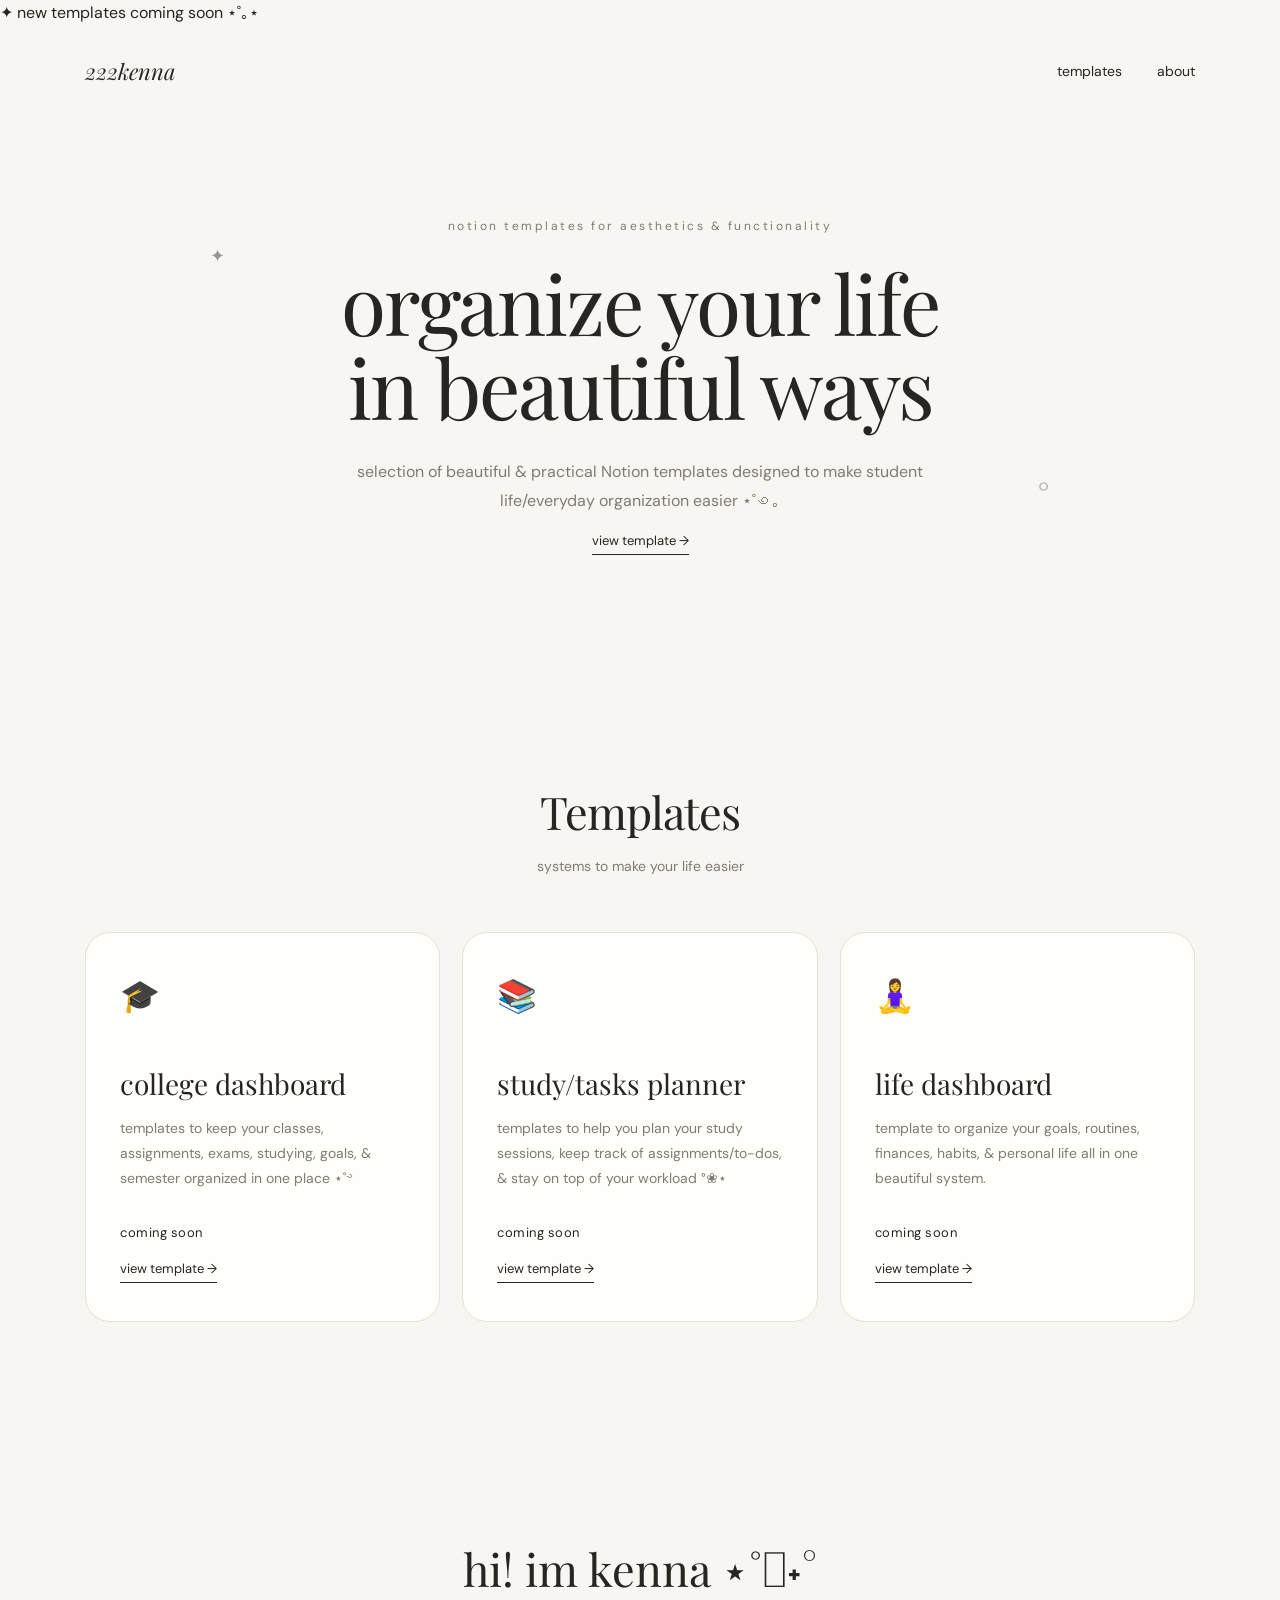
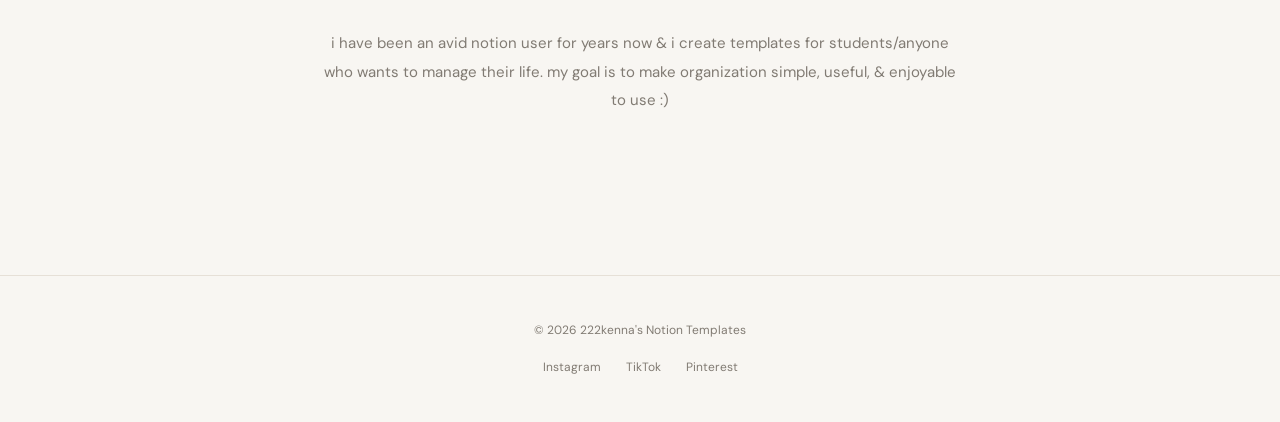
==== index.html @ f6a0ee71 "Update index.html" ====
<!DOCTYPE html>
<html lang="en">
<head>
    <meta charset="UTF-8">
    <meta name="viewport" content="width=device-width, initial-scale=1.0">
    <link rel="stylesheet" href="style.css">

    <title>222kenna's Notion Templates</title>

    <meta name="description" content="Beautiful & practical Notion templates designed to make student life and everyday organization easier.">

    
</head>

<body>
<div class="announcement">
    ✦ new templates coming soon ⋆˚｡⋆
</div>
    <!-- Navigation -->

    <nav>
        <div class="logo">222kenna</div>

        <ul>
            <li><a href="#templates">templates</a></li>
            <li><a href="#about">about</a></li>
        </ul>
    </nav>


    <!-- Hero -->

    <header class="hero">

        <div class="eyebrow">
            notion templates for aesthetics & functionality
        </div>

        <h1>
            organize your life<br>
            in beautiful ways
        </h1>

        <p>
            selection of beautiful & practical Notion templates designed
            to make student life/everyday organization easier ⋆˚꩜｡
        </p>

       <a href="https://holly-astronomy-dfb.notion.site/school-hub-template-8259d456e7d3835e800b81c76efa2350" 
   class="product-button" 
   target="_blank">
    view template →
</a>

    </header>


    <!-- Templates -->

    <section id="templates">

        <div class="section-title">

            <h2>Templates</h2>

            <p>
                systems to make your life easier
            </p>

        </div>


        <div class="products">

            <!-- COLLEGE DASHBOARD -->

            <div class="product">

                <div class="product-icon">🎓</div>

                <h3>college dashboard</h3>

                <p>
                    templates to keep your classes, assignments, exams,
                    studying, goals, & semester organized in one place ⋆˚࿔
                </p>

                <div class="price">
                    coming soon
                </div>

                <a href="#" class="product-button">
                    view template →
                </a>

            </div>


            <!-- STUDY / TASKS PLANNER -->

            <div class="product">

                <div class="product-icon">📚</div>

                <h3>study/tasks planner</h3>

                <p>
                    templates to help you plan your study sessions,
                    keep track of assignments/to-dos, & stay on top
                    of your workload °❀⋆
                </p>

                <div class="price">
                    coming soon
                </div>

                <a href="#" class="product-button">
                    view template →
                </a>

            </div>


            <!-- LIFE DASHBOARD -->

            <div class="product">

                <div class="product-icon">🧘‍♀️</div>

                <h3>life dashboard</h3>

                <p>
                    template to organize your goals, routines, finances,
                    habits, & personal life all in one beautiful system.
                </p>

                <div class="price">
                    coming soon
                </div>

                <a href="#" class="product-button">
                    view template →
                </a>

            </div>

        </div>

    </section>


    <!-- About -->

    <section id="about" class="about">

        <h2>hi! im kenna ⋆˚𖤓˖°</h2>

        <p>
            i have been an avid notion user for years now & i create
            templates for students/anyone who wants to manage their life.
            my goal is to make organization simple, useful, & enjoyable
            to use :)
        </p>

    </section>


    <!-- Footer -->

    <footer>

        <div>
            © 2026 222kenna's Notion Templates
        </div>

        <div class="socials">

            <a href="https://www.instagram.com/222kenna/" target="_blank">
                Instagram
            </a>

            <a href="https://www.tiktok.com/@sopunchdrunklovesick" target="_blank">
                TikTok
            </a>

            <a href="https://www.pinterest.com/222pure/" target="_blank">
                Pinterest
            </a>

        </div>

    </footer>

</body>
</html>
---- style.css ----
@import url('https://fonts.googleapis.com/css2?family=DM+Sans:wght@400;500;600&family=Playfair+Display:ital,wght@0,400;0,500;1,400;1,500&display=swap');

:root {
    --background: #f8f6f2;
    --card: #fffefa;
    --text: #272522;
    --muted: #817b73;
    --border: #e6e0d7;
    --accent: #d8cfc2;
}

* {
    box-sizing: border-box;
    margin: 0;
    padding: 0;
}

html {
    scroll-behavior: smooth;
}

body {
    font-family: "DM Sans", sans-serif;
    background: var(--background);
    color: var(--text);
    line-height: 1.6;
    overflow-x: hidden;
}

a {
    text-decoration: none;
    color: inherit;
}


/* ============================= */
/* NAVIGATION */
/* ============================= */

nav {
    max-width: 1180px;
    margin: auto;
    padding: 28px 35px;

    display: flex;
    justify-content: space-between;
    align-items: center;

    font-size: 14px;
}

.logo {
    font-family: "Playfair Display", serif;
    font-size: 22px;
    font-style: italic;
}

nav ul {
    list-style: none;
    display: flex;
    gap: 35px;
}

nav a {
    transition: opacity 0.2s ease;
}

nav a:hover {
    opacity: 0.45;
}


/* ============================= */
/* HERO */
/* ============================= */

.hero {
    position: relative;

    max-width: 1000px;
    margin: 100px auto 130px;

    padding: 0 30px;

    text-align: center;
}

.hero::before {
    content: "✦";
    position: absolute;

    left: 7%;
    top: 25px;

    font-size: 18px;
    opacity: 0.45;

    animation: float 4s ease-in-out infinite;
}

.hero::after {
    content: "˚";
    position: absolute;

    right: 9%;
    bottom: 20px;

    font-size: 45px;
    font-family: "Playfair Display", serif;

    opacity: 0.35;

    animation: float 5s ease-in-out infinite;
}

@keyframes float {
    0%, 100% {
        transform: translateY(0);
    }

    50% {
        transform: translateY(-7px);
    }
}

.eyebrow {
    font-size: 12px;
    letter-spacing: 2.5px;

    text-transform: lowercase;

    color: var(--muted);

    margin-bottom: 25px;
}

.hero h1 {
    font-family: "Playfair Display", serif;

    font-size: clamp(48px, 7vw, 82px);

    font-weight: 400;

    line-height: 1.02;

    letter-spacing: -2px;

    margin-bottom: 30px;
}

.hero p {
    max-width: 630px;

    margin: auto;

    color: var(--muted);

    font-size: 16px;

    line-height: 1.8;
}

.button {
    display: inline-block;

    margin-top: 38px;

    padding: 14px 29px;

    border: 1px solid var(--text);

    border-radius: 100px;

    font-size: 13px;

    transition:
        background 0.25s ease,
        color 0.25s ease,
        transform 0.25s ease;
}

.button:hover {
    background: var(--text);
    color: white;

    transform: translateY(-2px);
}


/* ============================= */
/* SECTIONS */
/* ============================= */

section {
    max-width: 1180px;

    margin: auto;

    padding: 90px 35px;
}

.section-title {
    text-align: center;

    margin-bottom: 55px;
}

.section-title h2 {
    font-family: "Playfair Display", serif;

    font-size: 45px;

    font-weight: 400;

    letter-spacing: -1px;
}

.section-title p {
    margin-top: 8px;

    color: var(--muted);

    font-size: 14px;
}


/* ============================= */
/* PRODUCT GRID */
/* ============================= */

.products {
    display: grid;

    grid-template-columns:
        repeat(auto-fit, minmax(280px, 1fr));

    gap: 22px;
}

.product {
    position: relative;

    background: var(--card);

    border: 1px solid var(--border);

    border-radius: 25px;

    padding: 38px 34px;

    min-height: 390px;

    display: flex;
    flex-direction: column;

    transition:
        transform 0.3s ease,
        box-shadow 0.3s ease;
}

.product:hover {
    transform: translateY(-7px);

    box-shadow:
        0 20px 50px rgba(40, 35, 30, 0.07);
}

.product-icon {
    font-size: 32px;

    margin-bottom: 45px;
}

.product h3 {
    font-family: "Playfair Display", serif;

    font-size: 28px;

    font-weight: 400;

    line-height: 1.2;

    margin-bottom: 15px;

    text-transform: lowercase;
}

.product p {
    color: var(--muted);

    font-size: 14px;

    line-height: 1.8;
}

.price {
    margin-top: auto;

    padding-top: 30px;

    font-size: 13px;

    letter-spacing: 0.5px;

    text-transform: lowercase;
}

.product-button {
    display: inline-block;

    margin-top: 15px;

    width: fit-content;

    font-size: 13px;

    border-bottom: 1px solid var(--text);

    padding-bottom: 2px;

    transition: opacity 0.2s ease;
}

.product-button:hover {
    opacity: 0.45;
}


/* ============================= */
/* ABOUT */
/* ============================= */

.about {
    max-width: 720px;

    text-align: center;

    padding-top: 120px;
    padding-bottom: 120px;
}

.about h2 {
    font-family: "Playfair Display", serif;

    font-size: 45px;

    font-weight: 400;

    margin-bottom: 25px;
}

.about p {
    color: var(--muted);

    font-size: 15px;

    line-height: 1.9;
}


/* ============================= */
/* FOOTER */
/* ============================= */

footer {
    border-top: 1px solid var(--border);

    margin-top: 40px;

    padding: 45px 30px;

    text-align: center;

    color: var(--muted);

    font-size: 12px;
}

.socials {
    display: flex;

    justify-content: center;

    gap: 25px;

    margin-top: 18px;
}

.socials a {
    transition: opacity 0.2s ease;
}

.socials a:hover {
    opacity: 0.45;
}


/* ============================= */
/* MOBILE */
/* ============================= */

@media (max-width: 650px) {

    nav {
        padding: 22px 20px;
    }

    nav ul {
        gap: 17px;

        font-size: 12px;
    }

    .hero {
        margin-top: 70px;

        margin-bottom: 90px;
    }

    .hero h1 {
        font-size: 48px;

        letter-spacing: -1.5px;
    }

    .hero::before {
        left: 2%;
    }

    .hero::after {
        right: 2%;
    }

    section {
        padding: 65px 20px;
    }

    .section-title h2 {
        font-size: 38px;
    }

    .products {
        grid-template-columns: 1fr;
    }

    .product {
        min-height: 350px;

        padding: 30px;
    }

    .about {
        padding-top: 80px;
        padding-bottom: 80px;
    }

    .about h2 {
        font-size: 38px;
    }
}
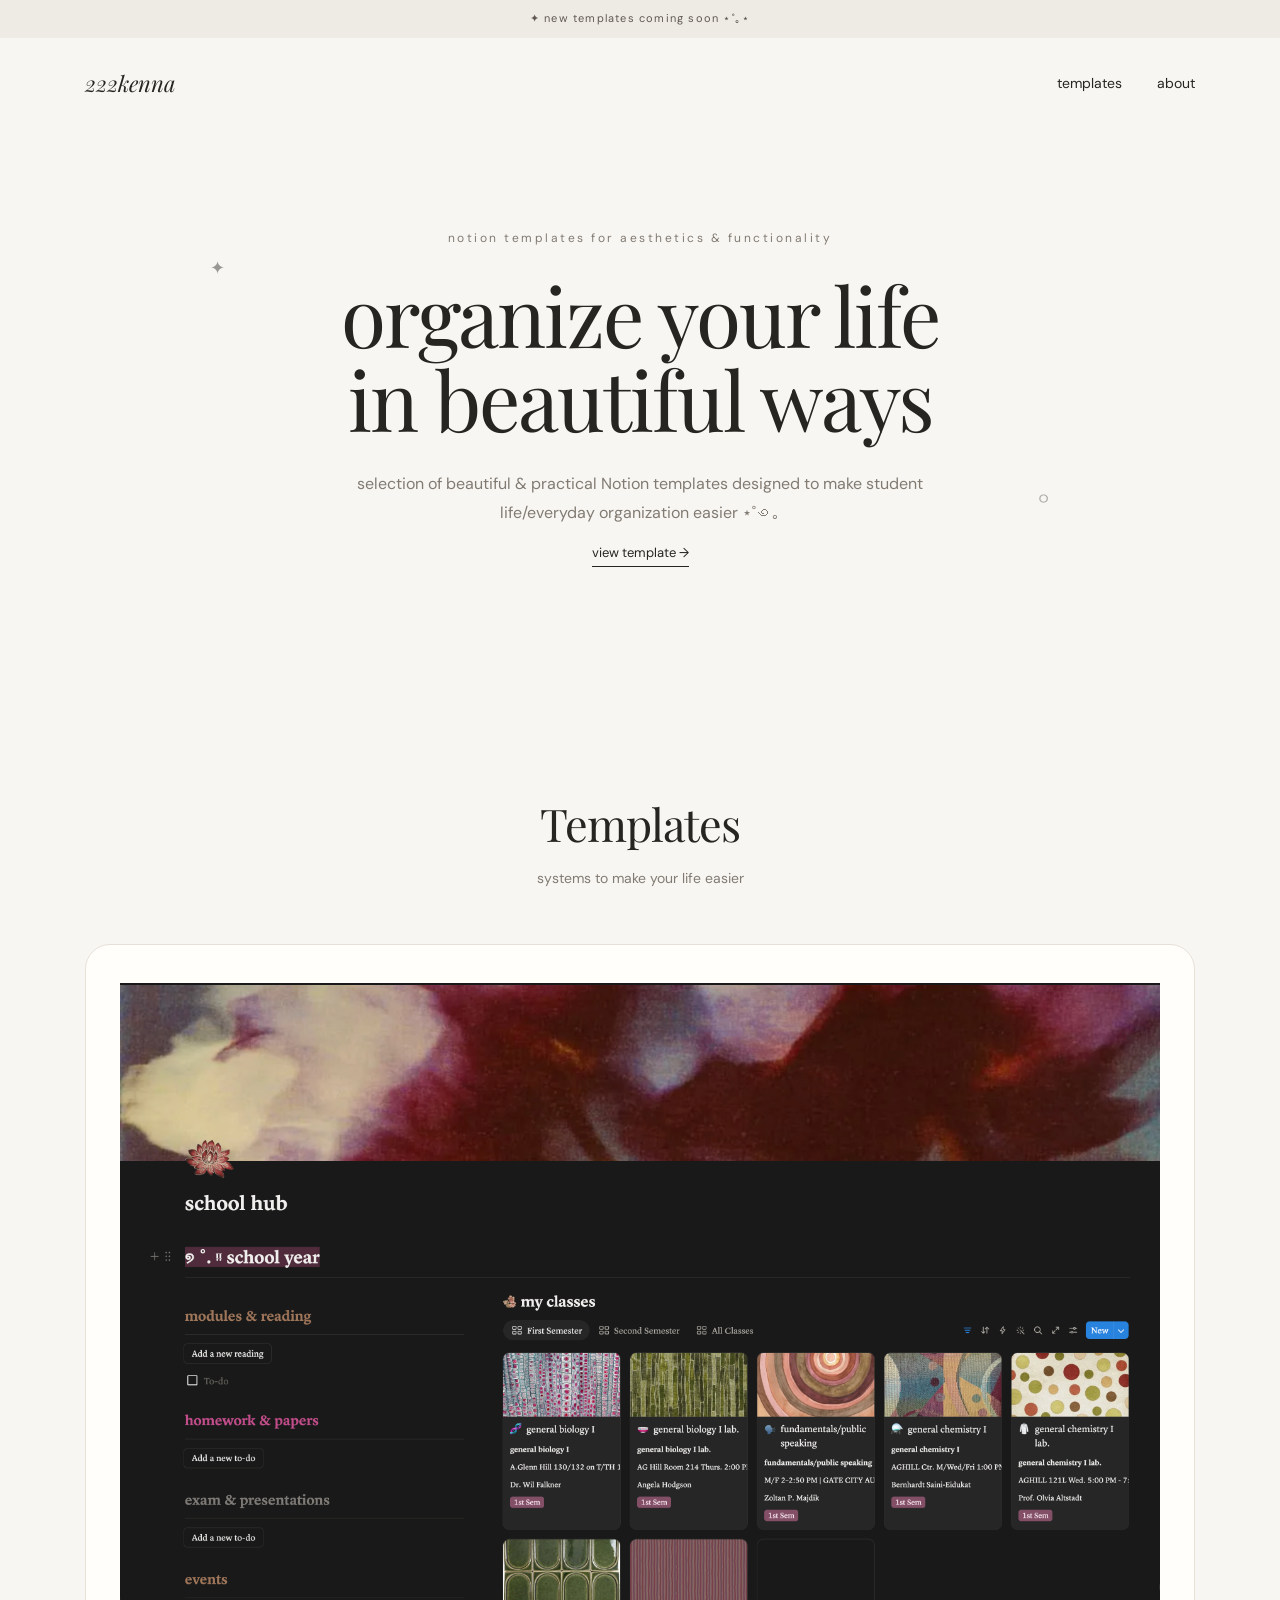
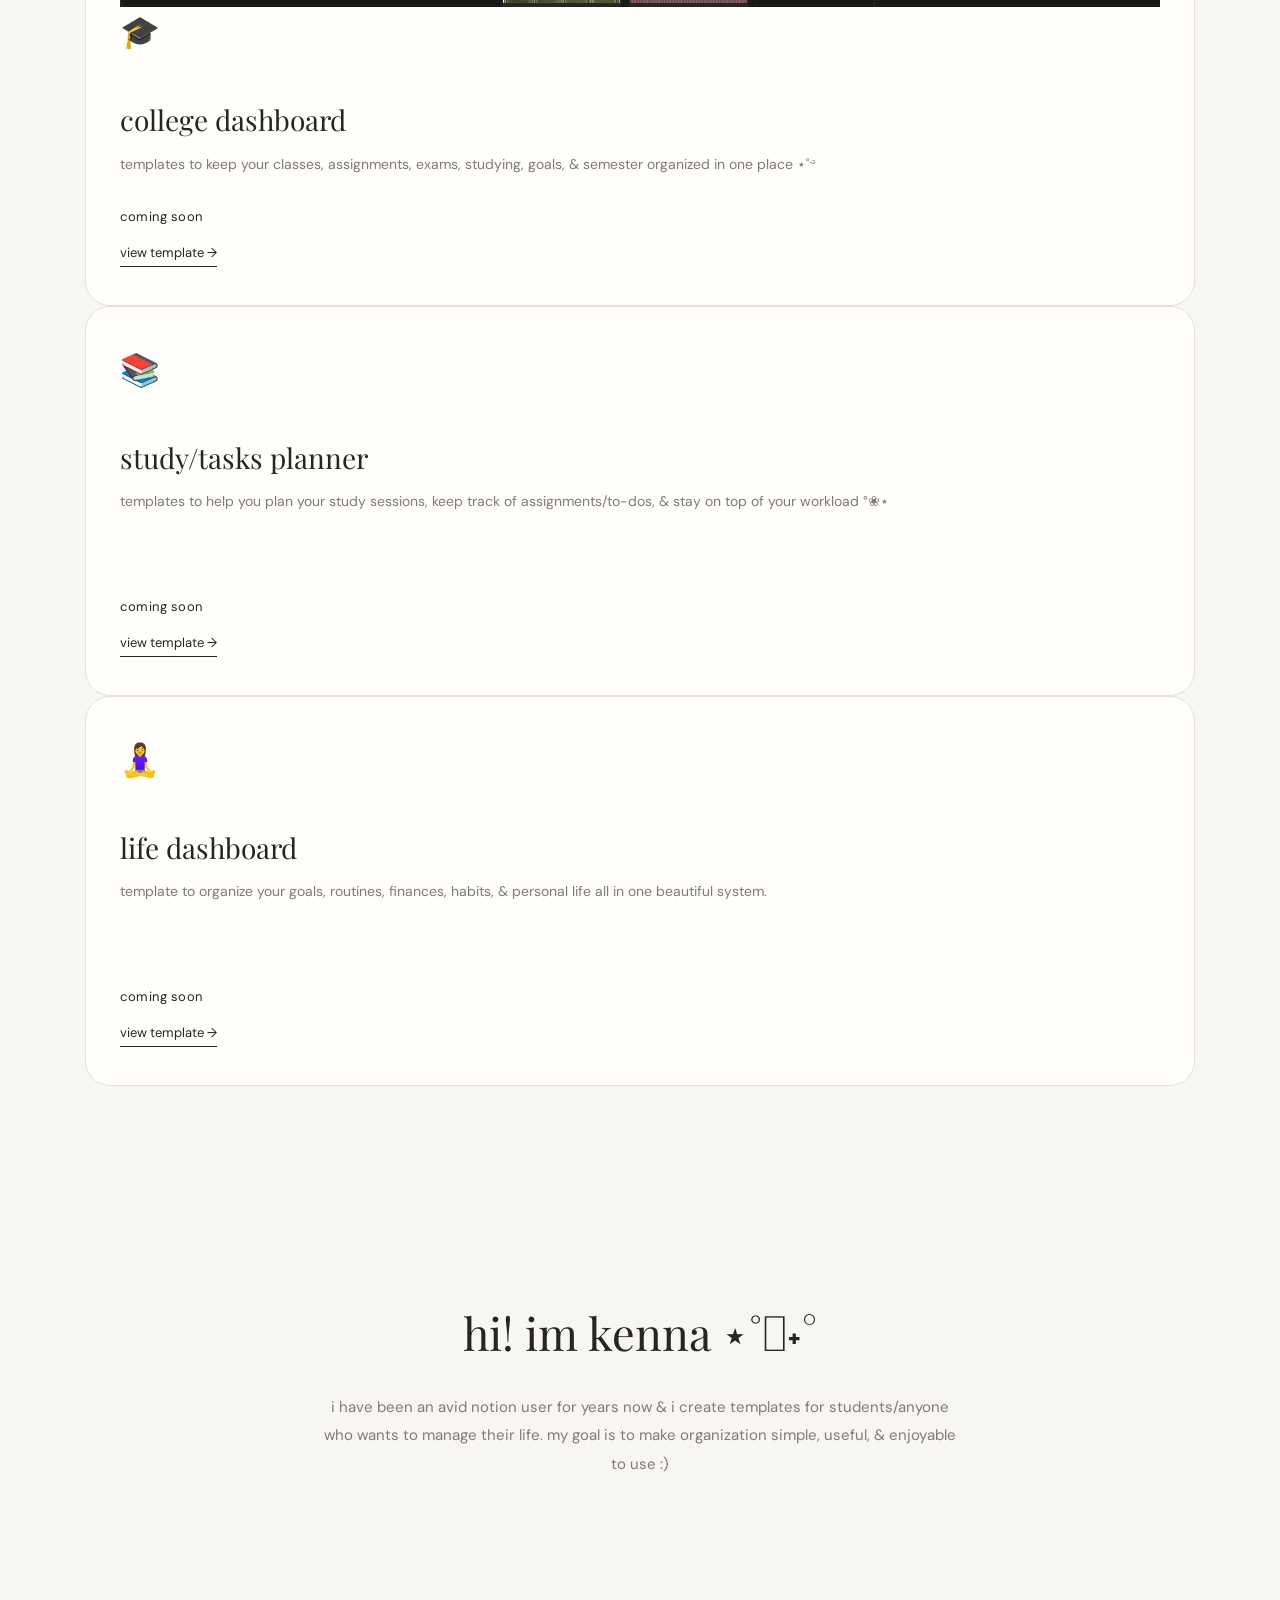
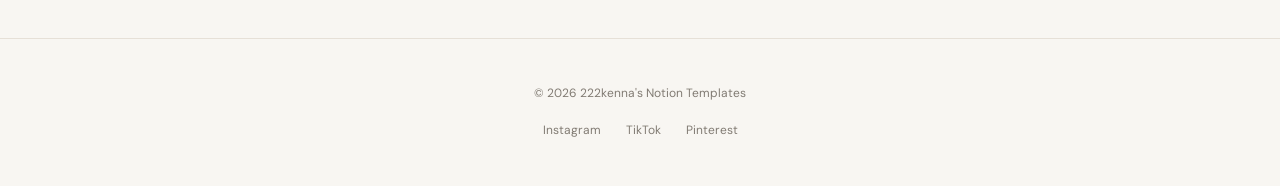
==== commit a5a25cea: "Update index.html" ====
--- a/index.html
+++ b/index.html
@@ -70,15 +70,17 @@
         </div>
 
 
-        <div class="products">
+      <div class="product">
 
-            <!-- COLLEGE DASHBOARD -->
+    <img
+        src="college-dashboard.png"
+        alt="college dashboard Notion template preview"
+        class="product-image"
+    >
 
-            <div class="product">
+    <div class="product-icon">🎓</div>
 
-                <div class="product-icon">🎓</div>
-
-                <h3>college dashboard</h3>
+    <h3>college dashboard</h3>
 
                 <p>
                     templates to keep your classes, assignments, exams,
--- a/style.css
+++ b/style.css
@@ -458,3 +458,24 @@
         font-size: 38px;
     }
 }
+/* ============================= */
+/* ANNOUNCEMENT BAR */
+/* ============================= */
+
+.announcement {
+    width: 100%;
+
+    padding: 10px 20px;
+
+    text-align: center;
+
+    background: #eeebe5;
+
+    color: #5f5952;
+
+    font-size: 11px;
+
+    letter-spacing: 1.2px;
+
+    text-transform: lowercase;
+}
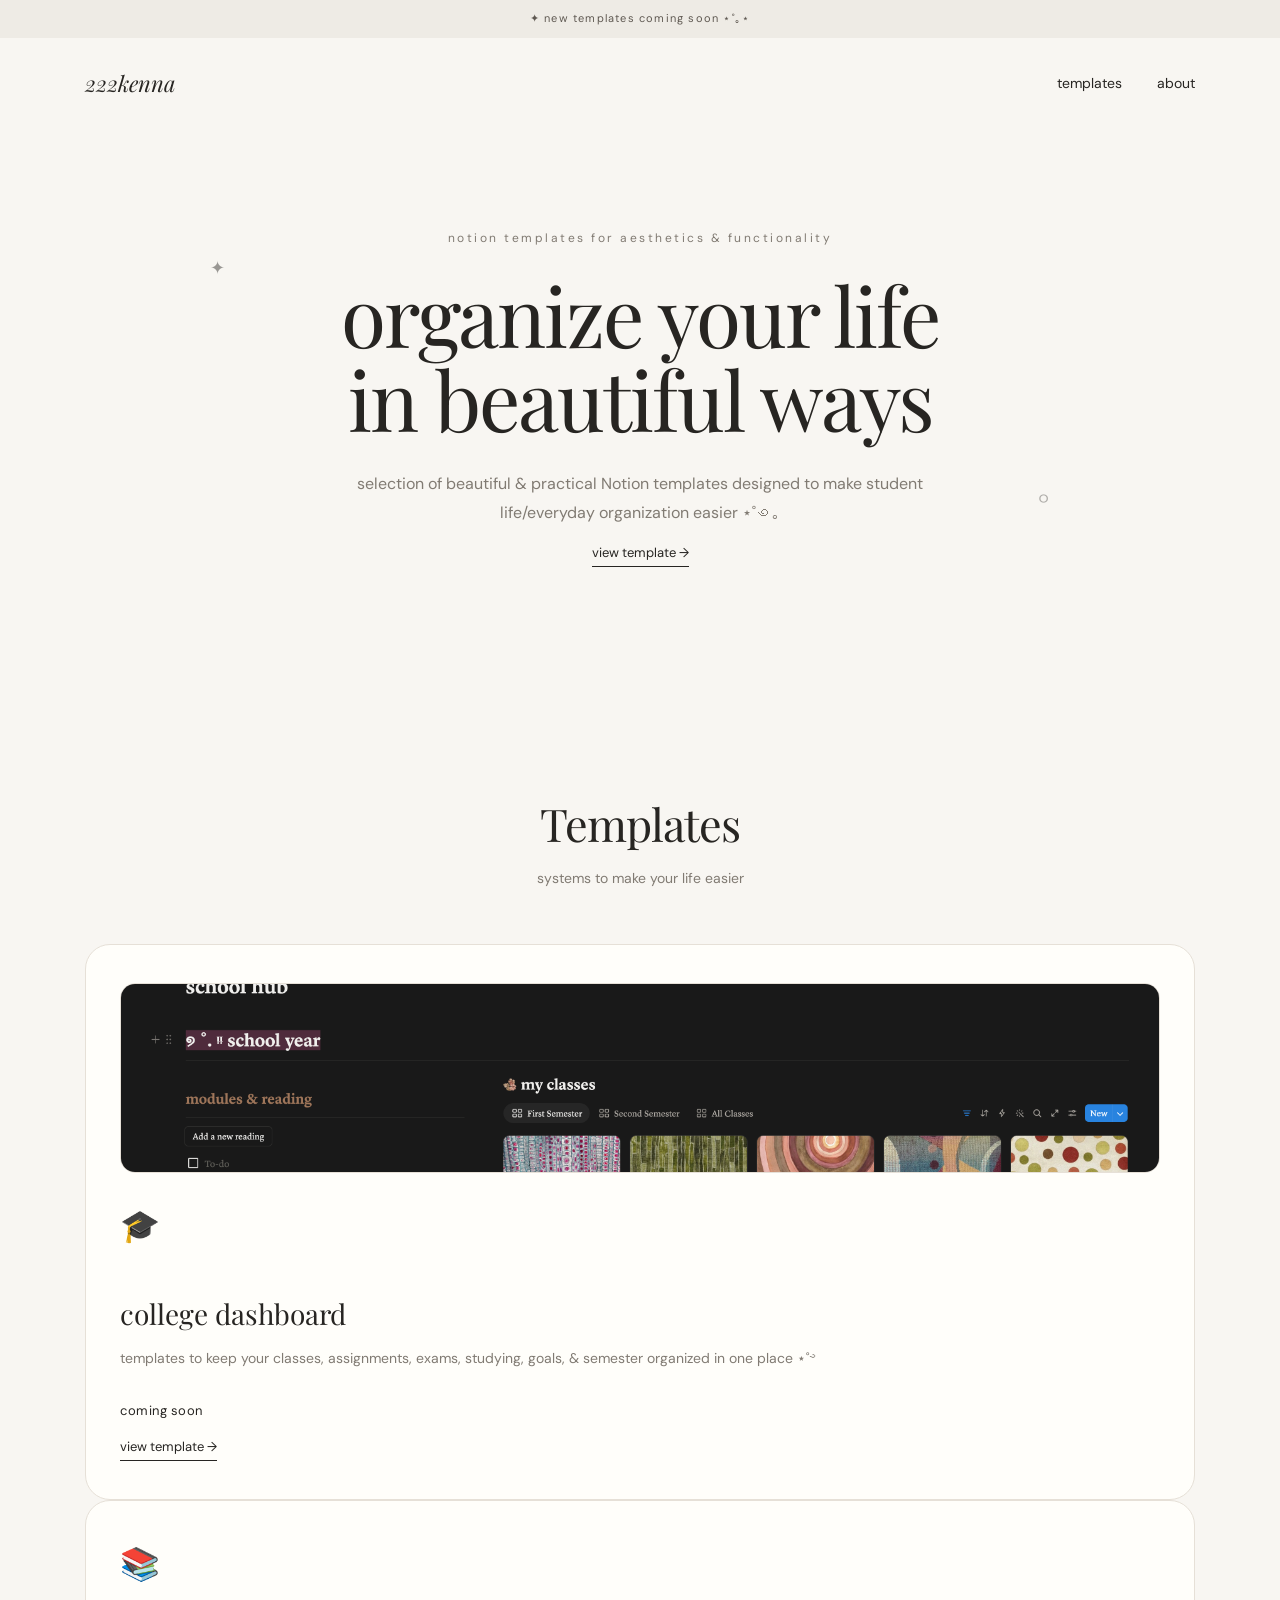
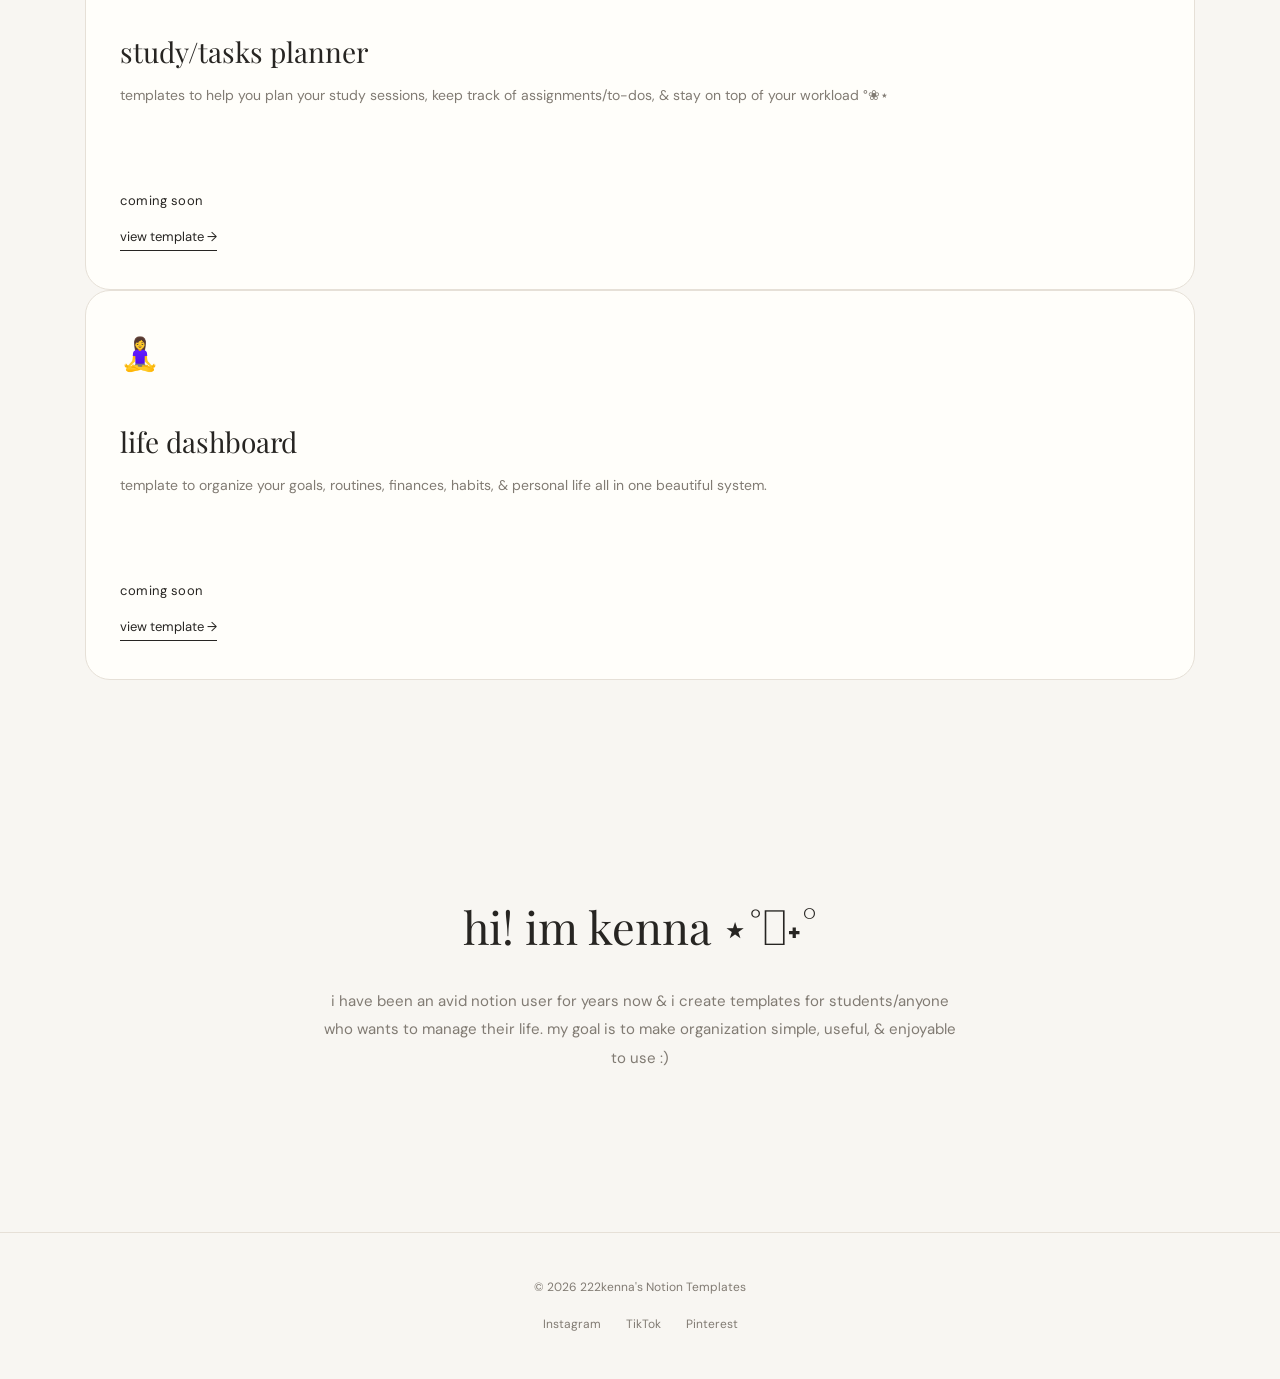
==== commit 869dbfb1: "Update index.html" ====
--- a/index.html
+++ b/index.html
@@ -70,7 +70,7 @@
         </div>
 
 
-      <div class="product">
+     <div class="product">
 
     <img
         src="college-dashboard.png"
--- a/style.css
+++ b/style.css
@@ -479,3 +479,27 @@
 
     text-transform: lowercase;
 }
+/* ============================= */
+/* TEMPLATE PREVIEWS */
+/* ============================= */
+
+.product-image {
+    width: 100%;
+    height: 190px;
+
+    object-fit: cover;
+
+    border-radius: 15px;
+
+    border: 1px solid var(--border);
+
+    margin-bottom: 28px;
+
+    display: block;
+
+    transition: transform 0.3s ease;
+}
+
+.product:hover .product-image {
+    transform: scale(1.02);
+}
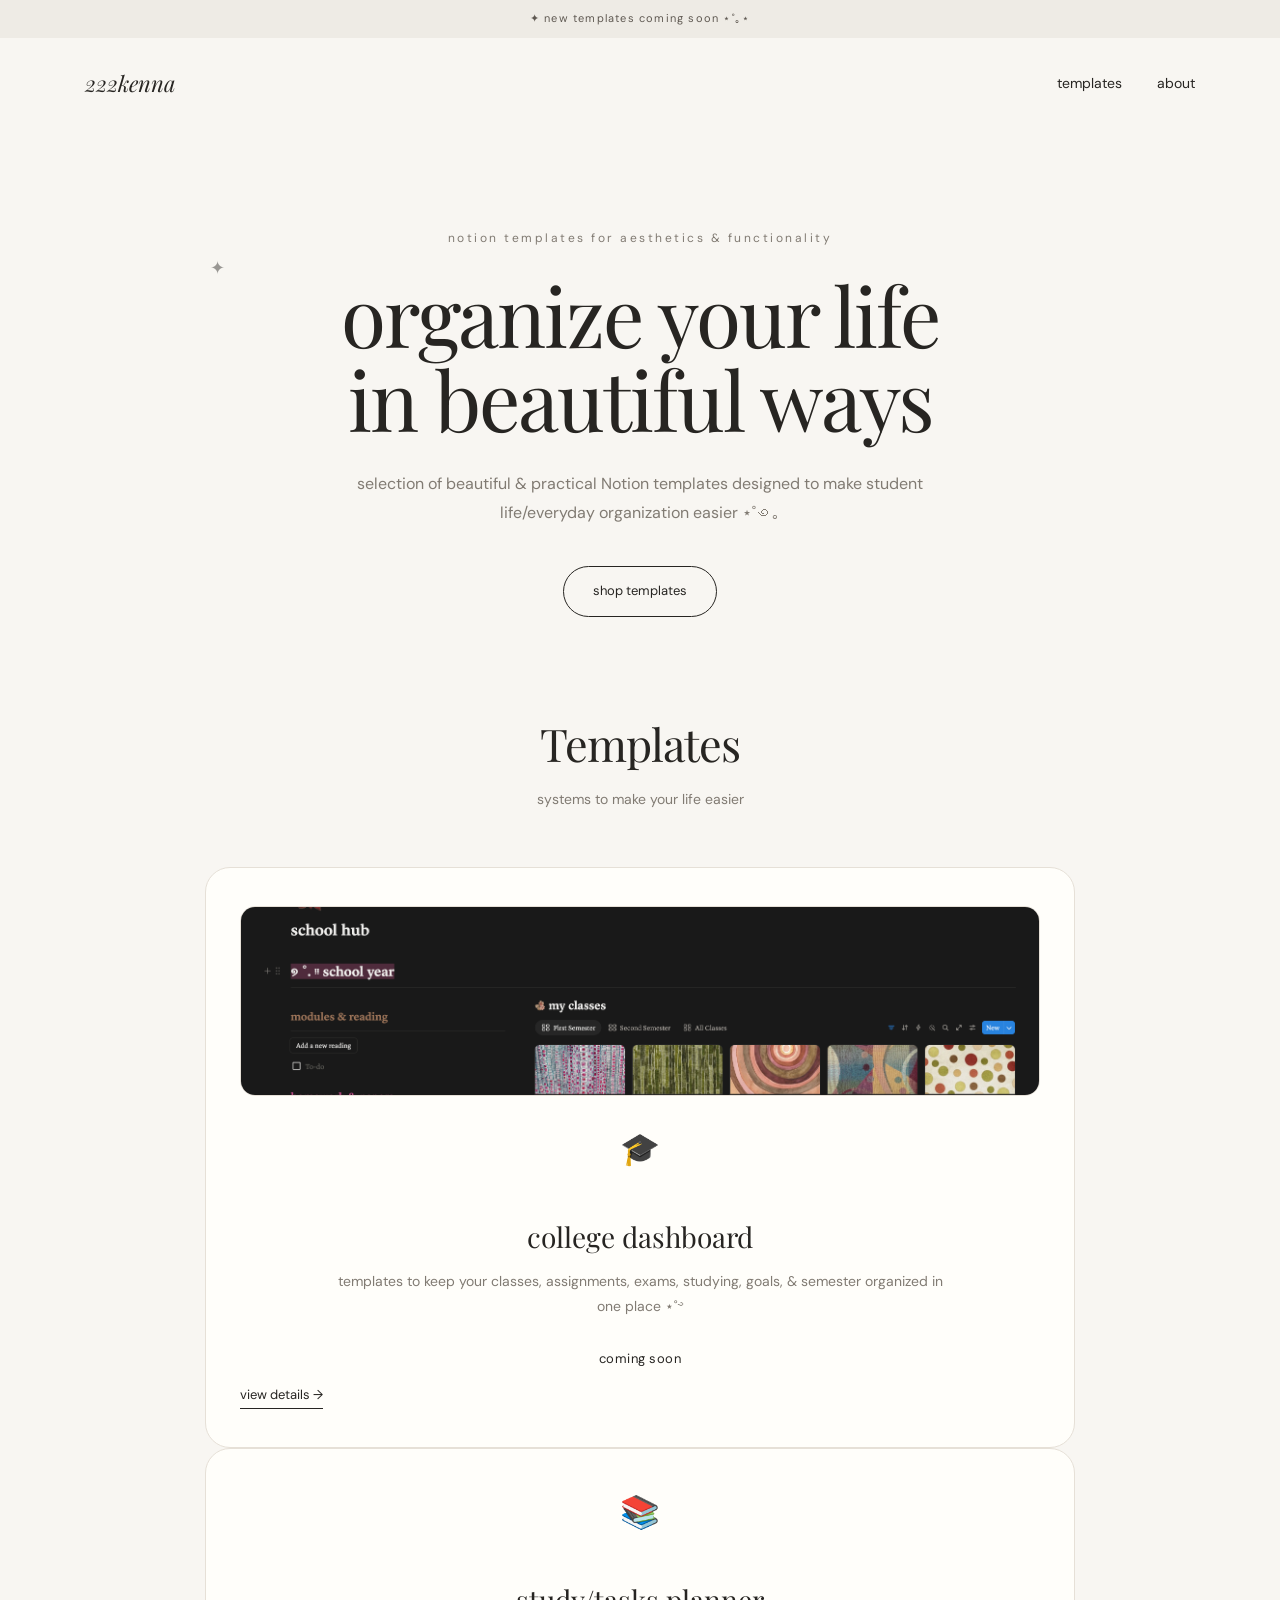
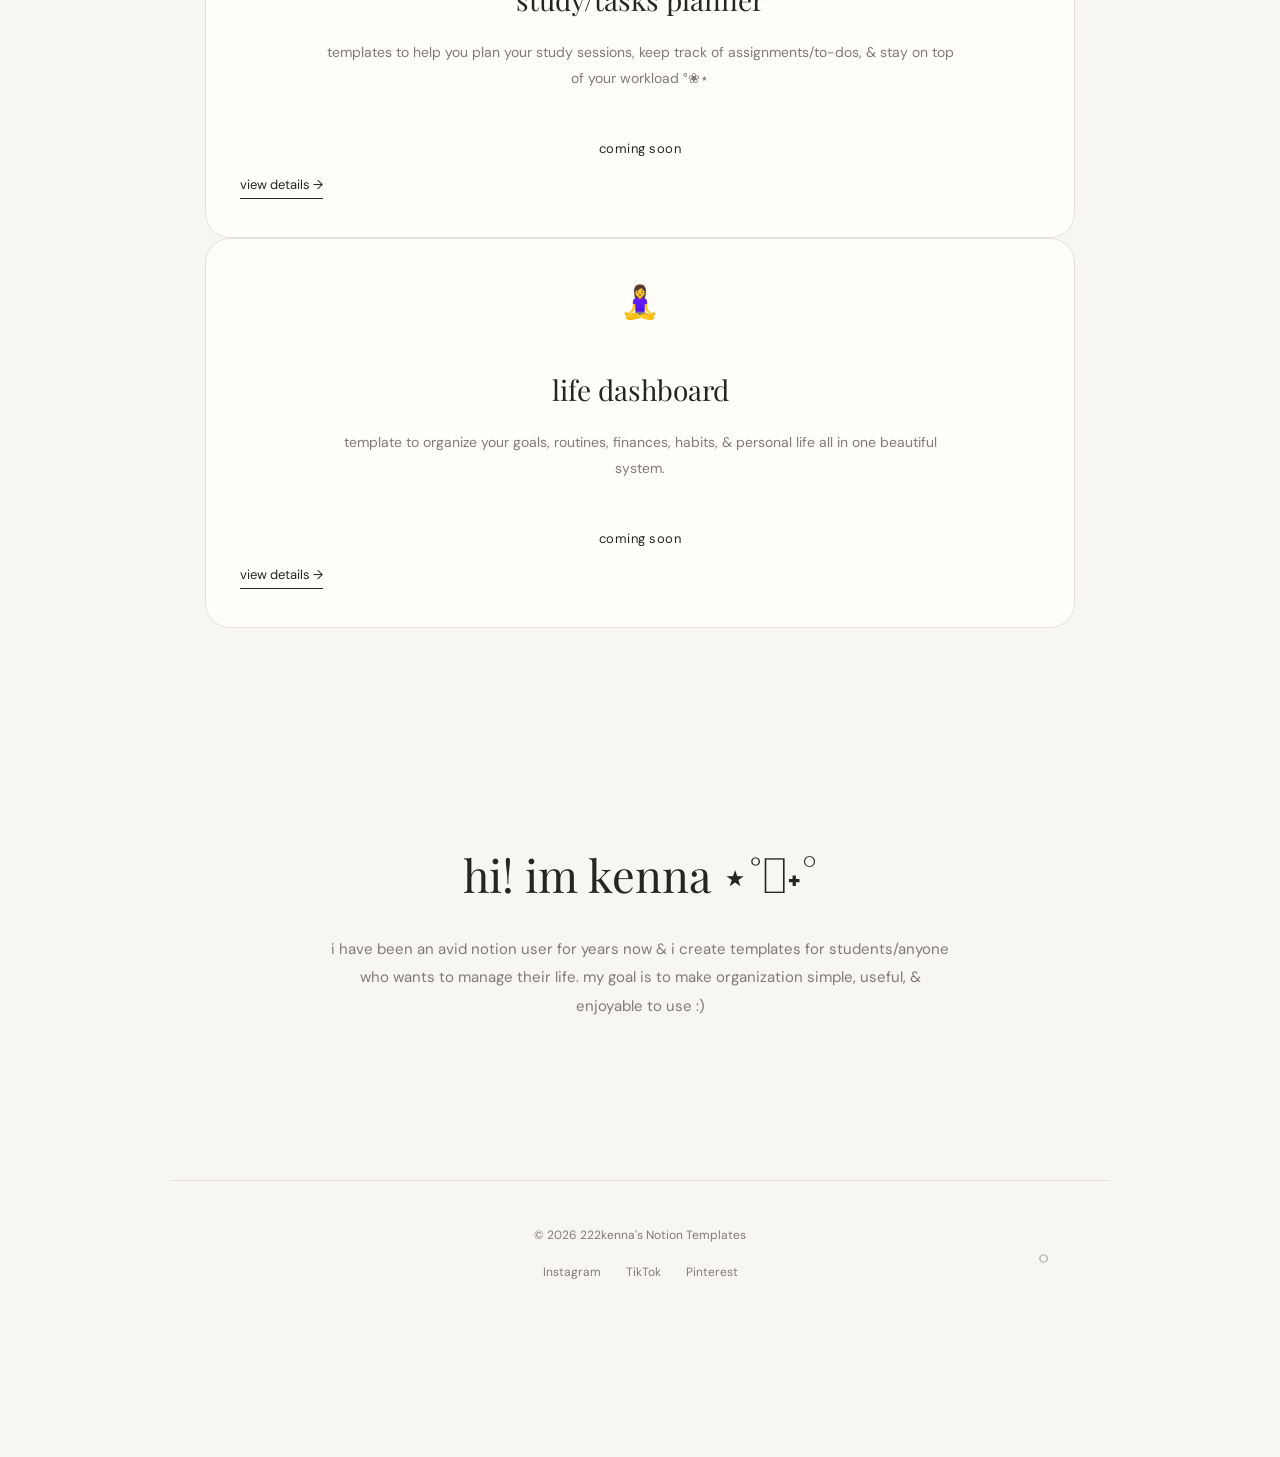
==== commit 85832a96: "Update index.html" ====
--- a/index.html
+++ b/index.html
@@ -46,13 +46,9 @@
             to make student life/everyday organization easier ⋆˚꩜｡
         </p>
 
-       <a href="https://holly-astronomy-dfb.notion.site/school-hub-template-8259d456e7d3835e800b81c76efa2350" 
-   class="product-button" 
-   target="_blank">
-    view template →
+      <a href="#templates" class="button">
+    shop templates
 </a>
-
-    </header>
 
 
     <!-- Templates -->
@@ -92,7 +88,7 @@
                 </div>
 
                 <a href="#" class="product-button">
-                    view template →
+                    view details →
                 </a>
 
             </div>
@@ -117,7 +113,7 @@
                 </div>
 
                 <a href="#" class="product-button">
-                    view template →
+                    view details →
                 </a>
 
             </div>
@@ -141,7 +137,7 @@
                 </div>
 
                 <a href="#" class="product-button">
-                    view template →
+                    view details →
                 </a>
 
             </div>
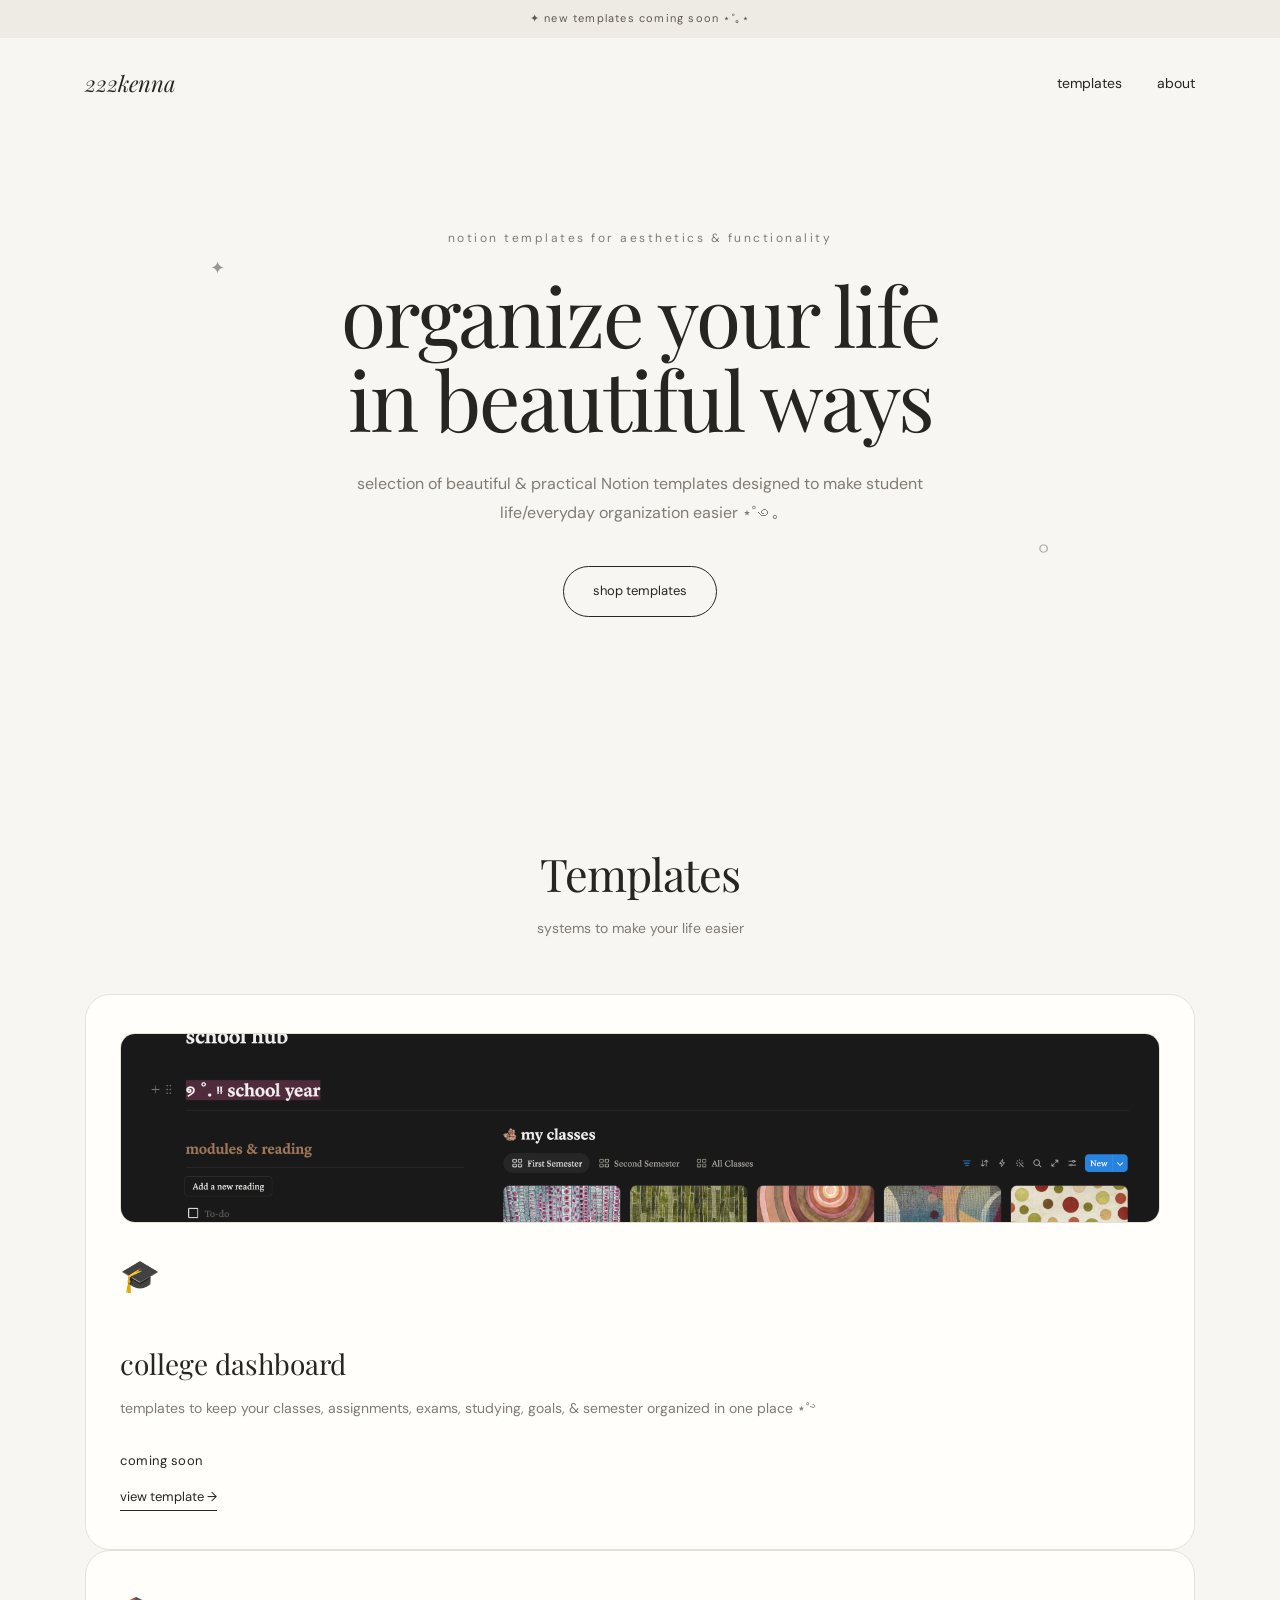
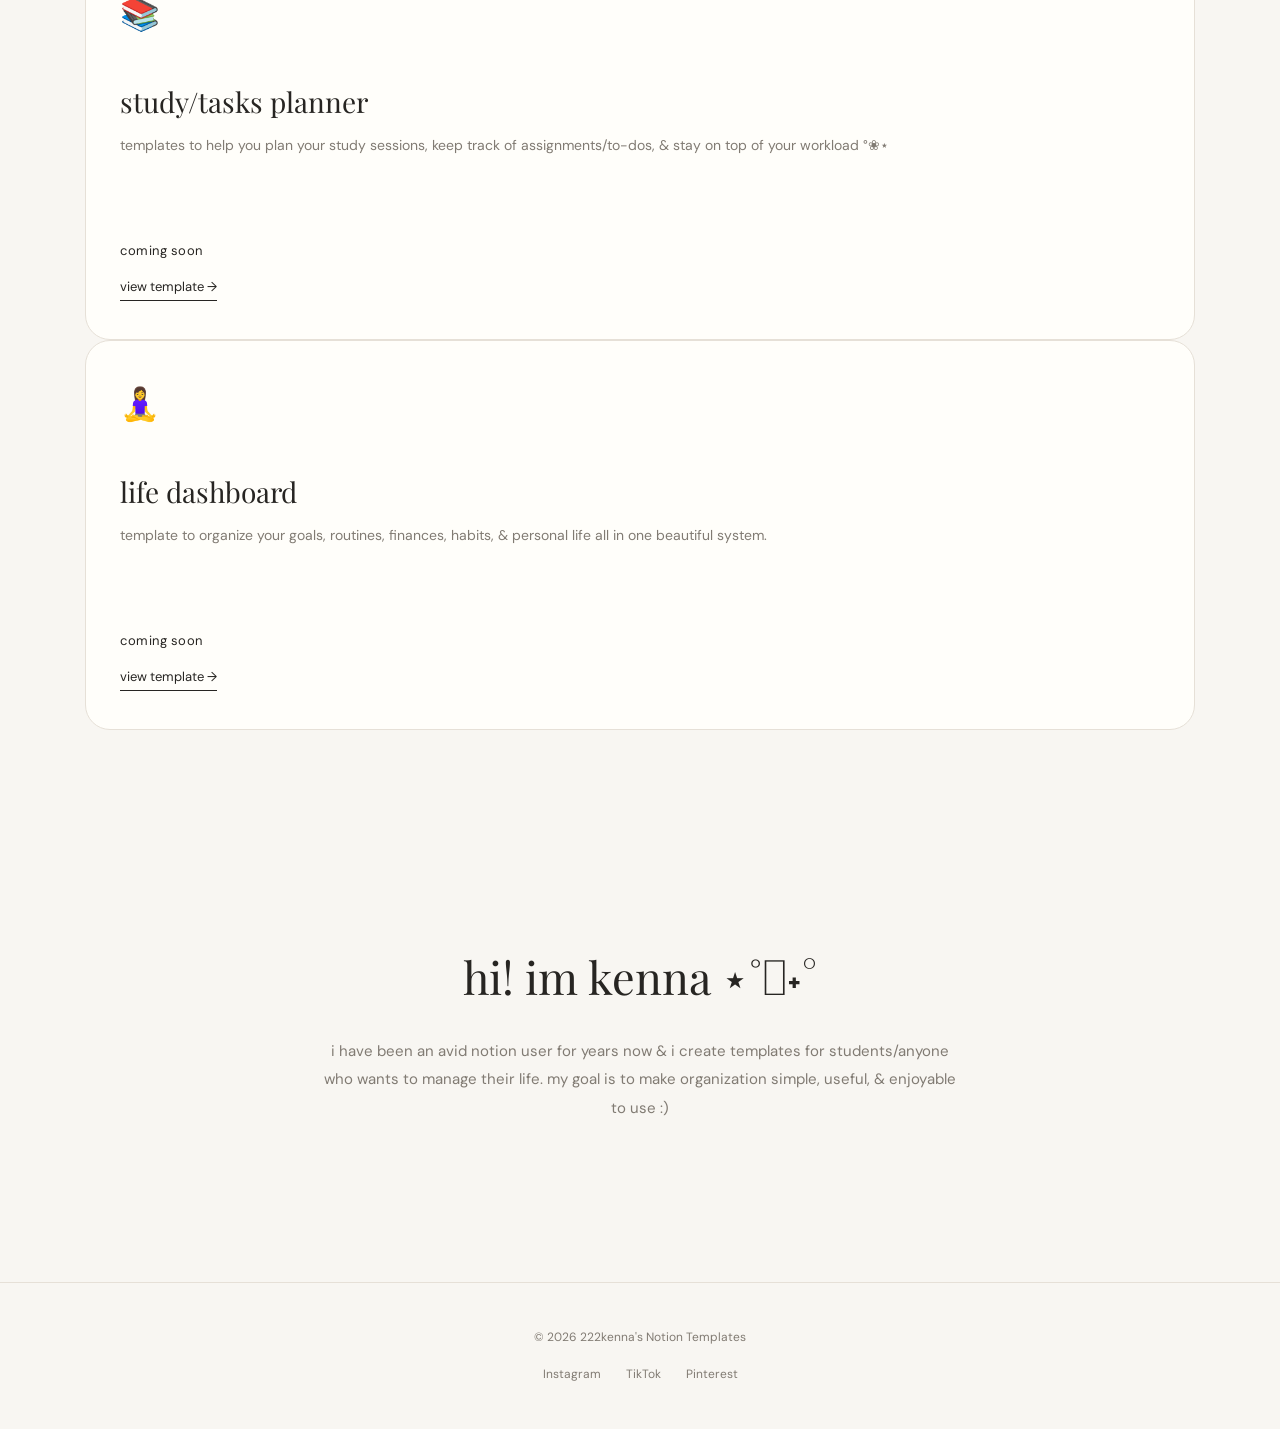
==== commit cc60b351: "Update index.html" ====
--- a/index.html
+++ b/index.html
@@ -7,24 +7,39 @@
 
     <title>222kenna's Notion Templates</title>
 
-    <meta name="description" content="Beautiful & practical Notion templates designed to make student life and everyday organization easier.">
-
-    
+    <meta
+        name="description"
+        content="Beautiful & practical Notion templates designed to make student life and everyday organization easier."
+    >
 </head>
 
 <body>
-<div class="announcement">
-    ✦ new templates coming soon ⋆˚｡⋆
-</div>
+
+    <!-- Announcement -->
+
+    <div class="announcement">
+        ✦ new templates coming soon ⋆˚｡⋆
+    </div>
+
+
     <!-- Navigation -->
 
     <nav>
-        <div class="logo">222kenna</div>
+
+        <div class="logo">
+            222kenna
+        </div>
 
         <ul>
-            <li><a href="#templates">templates</a></li>
-            <li><a href="#about">about</a></li>
+            <li>
+                <a href="#templates">templates</a>
+            </li>
+
+            <li>
+                <a href="#about">about</a>
+            </li>
         </ul>
+
     </nav>
 
 
@@ -46,9 +61,11 @@
             to make student life/everyday organization easier ⋆˚꩜｡
         </p>
 
-      <a href="#templates" class="button">
-    shop templates
-</a>
+        <a href="#templates" class="button">
+            shop templates
+        </a>
+
+    </header>
 
 
     <!-- Templates -->
@@ -57,7 +74,9 @@
 
         <div class="section-title">
 
-            <h2>Templates</h2>
+            <h2>
+                Templates
+            </h2>
 
             <p>
                 systems to make your life easier
@@ -66,81 +85,93 @@
         </div>
 
 
-     <div class="product">
-
-    <img
-        src="college-dashboard.png"
-        alt="college dashboard Notion template preview"
-        class="product-image"
-    >
-
-    <div class="product-icon">🎓</div>
-
-    <h3>college dashboard</h3>
-
-                <p>
-                    templates to keep your classes, assignments, exams,
-                    studying, goals, & semester organized in one place ⋆˚࿔
-                </p>
-
-                <div class="price">
-                    coming soon
-                </div>
-
-                <a href="#" class="product-button">
-                    view details →
-                </a>
-
-            </div>
-
-
-            <!-- STUDY / TASKS PLANNER -->
-
-            <div class="product">
-
-                <div class="product-icon">📚</div>
-
-                <h3>study/tasks planner</h3>
-
-                <p>
-                    templates to help you plan your study sessions,
-                    keep track of assignments/to-dos, & stay on top
-                    of your workload °❀⋆
-                </p>
-
-                <div class="price">
-                    coming soon
-                </div>
-
-                <a href="#" class="product-button">
-                    view details →
-                </a>
-
-            </div>
-
-
-            <!-- LIFE DASHBOARD -->
-
-            <div class="product">
-
-                <div class="product-icon">🧘‍♀️</div>
-
-                <h3>life dashboard</h3>
-
-                <p>
-                    template to organize your goals, routines, finances,
-                    habits, & personal life all in one beautiful system.
-                </p>
-
-                <div class="price">
-                    coming soon
-                </div>
-
-                <a href="#" class="product-button">
-                    view details →
-                </a>
-
-            </div>
+        <!-- COLLEGE DASHBOARD -->
+
+        <div class="product">
+
+            <img
+                src="college-dashboard.png"
+                alt="college dashboard Notion template preview"
+                class="product-image"
+            >
+
+            <div class="product-icon">
+                🎓
+            </div>
+
+            <h3>
+                college dashboard
+            </h3>
+
+            <p>
+                templates to keep your classes, assignments, exams,
+                studying, goals, & semester organized in one place ⋆˚࿔
+            </p>
+
+            <div class="price">
+                coming soon
+            </div>
+
+            <a href="#" class="product-button">
+                view template →
+            </a>
+
+        </div>
+
+
+        <!-- STUDY / TASKS PLANNER -->
+
+        <div class="product">
+
+            <div class="product-icon">
+                📚
+            </div>
+
+            <h3>
+                study/tasks planner
+            </h3>
+
+            <p>
+                templates to help you plan your study sessions,
+                keep track of assignments/to-dos, & stay on top
+                of your workload °❀⋆
+            </p>
+
+            <div class="price">
+                coming soon
+            </div>
+
+            <a href="#" class="product-button">
+                view template →
+            </a>
+
+        </div>
+
+
+        <!-- LIFE DASHBOARD -->
+
+        <div class="product">
+
+            <div class="product-icon">
+                🧘‍♀️
+            </div>
+
+            <h3>
+                life dashboard
+            </h3>
+
+            <p>
+                template to organize your goals, routines, finances,
+                habits, & personal life all in one beautiful system.
+            </p>
+
+            <div class="price">
+                coming soon
+            </div>
+
+            <a href="#" class="product-button">
+                view template →
+            </a>
 
         </div>
 
@@ -151,7 +182,9 @@
 
     <section id="about" class="about">
 
-        <h2>hi! im kenna ⋆˚𖤓˖°</h2>
+        <h2>
+            hi! im kenna ⋆˚𖤓˖°
+        </h2>
 
         <p>
             i have been an avid notion user for years now & i create
@@ -173,15 +206,24 @@
 
         <div class="socials">
 
-            <a href="https://www.instagram.com/222kenna/" target="_blank">
+            <a
+                href="https://www.instagram.com/222kenna/"
+                target="_blank"
+            >
                 Instagram
             </a>
 
-            <a href="https://www.tiktok.com/@sopunchdrunklovesick" target="_blank">
+            <a
+                href="https://www.tiktok.com/@sopunchdrunklovesick"
+                target="_blank"
+            >
                 TikTok
             </a>
 
-            <a href="https://www.pinterest.com/222pure/" target="_blank">
+            <a
+                href="https://www.pinterest.com/222pure/"
+                target="_blank"
+            >
                 Pinterest
             </a>
 
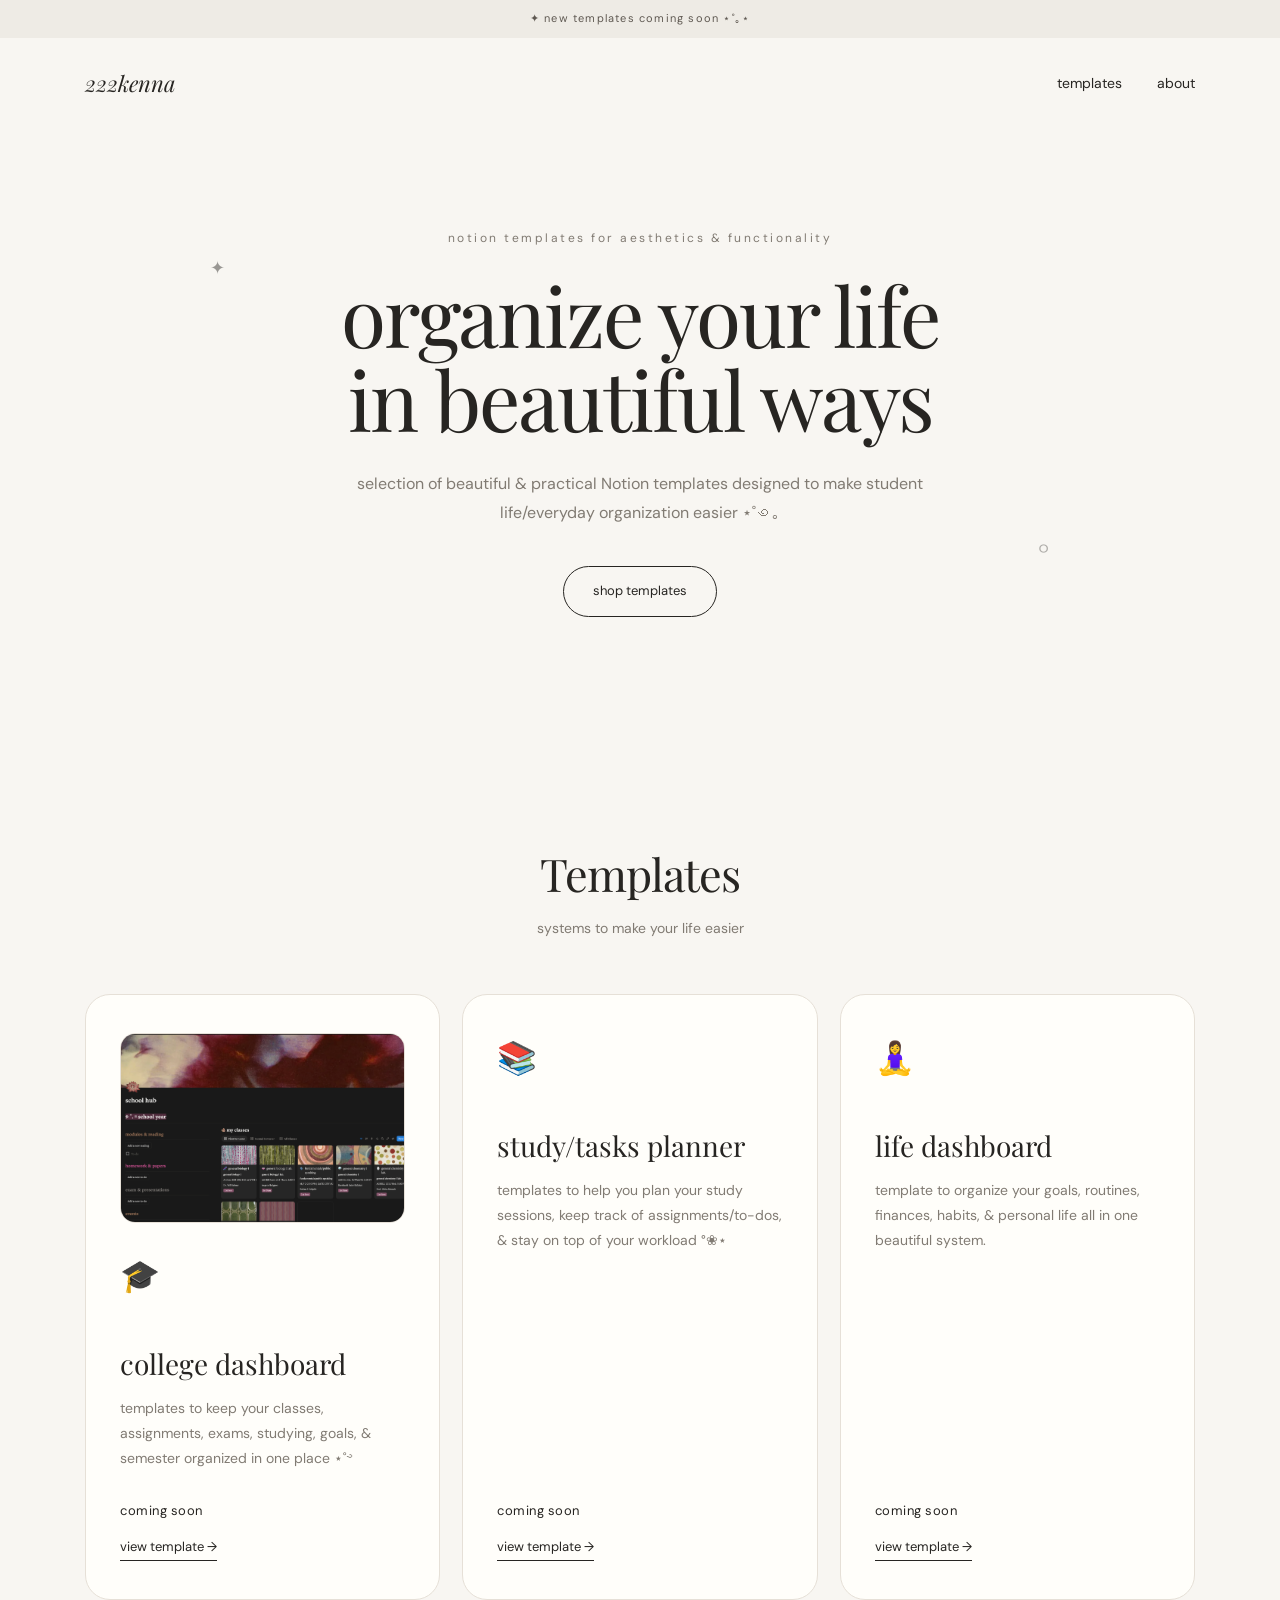
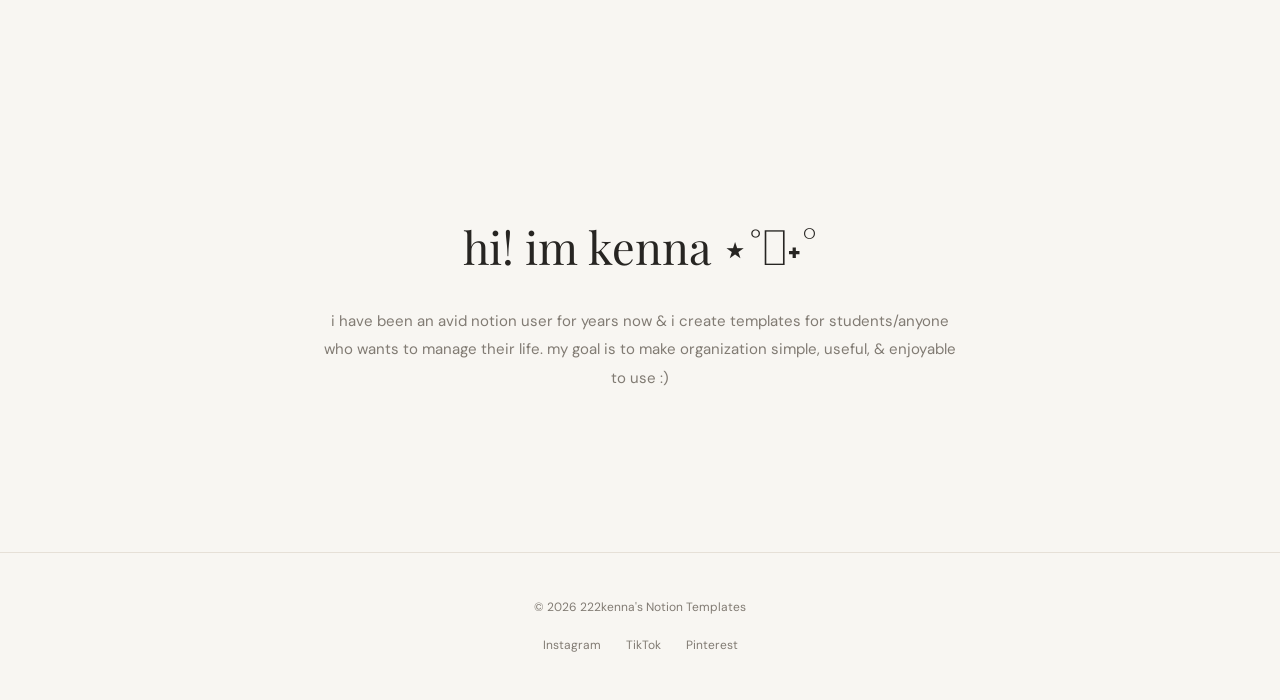
==== commit b7c5a76b: "Update index.html" ====
--- a/index.html
+++ b/index.html
@@ -84,7 +84,7 @@
 
         </div>
 
-
+        <div class="products">
         <!-- COLLEGE DASHBOARD -->
 
         <div class="product">
@@ -172,6 +172,8 @@
             <a href="#" class="product-button">
                 view template →
             </a>
+
+                   </div>
 
         </div>
 
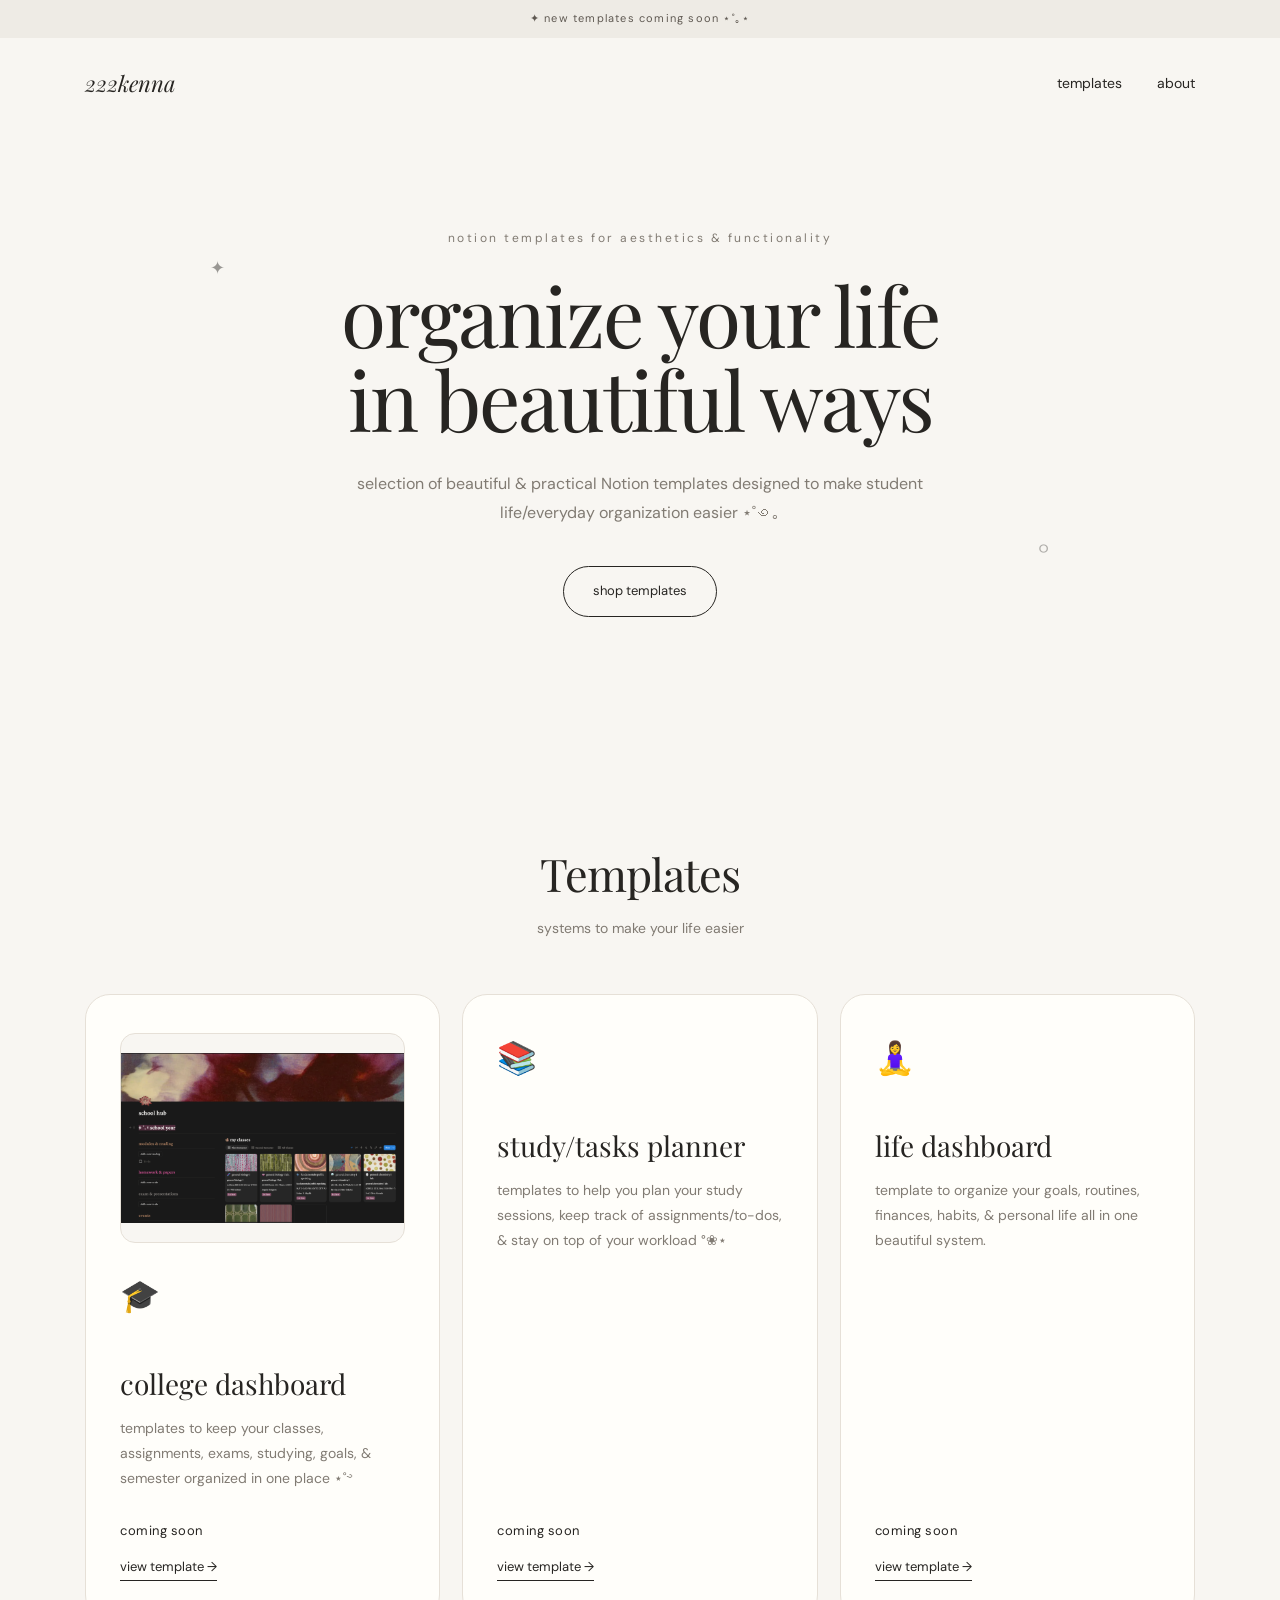
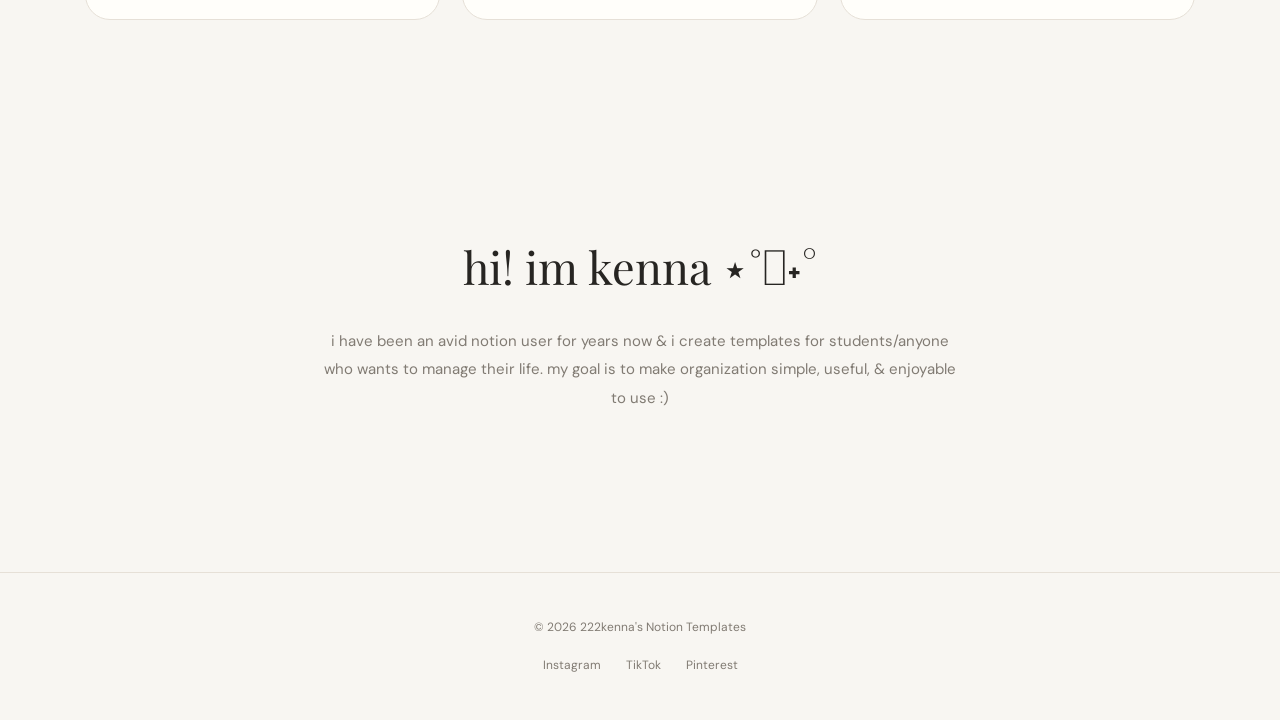
==== commit 67206e82: "Update index.html" ====
--- a/index.html
+++ b/index.html
@@ -112,9 +112,9 @@
                 coming soon
             </div>
 
-            <a href="#" class="product-button">
-                view template →
-            </a>
+           <a href="college-dashboard.html" class="product-button">
+    view template →
+</a>
 
         </div>
 
--- a/style.css
+++ b/style.css
@@ -485,9 +485,9 @@
 
 .product-image {
     width: 100%;
-    height: 190px;
-
-    object-fit: cover;
+    height: 210px;
+object-fit: contain;
+background: var(--background);
 
     border-radius: 15px;
 
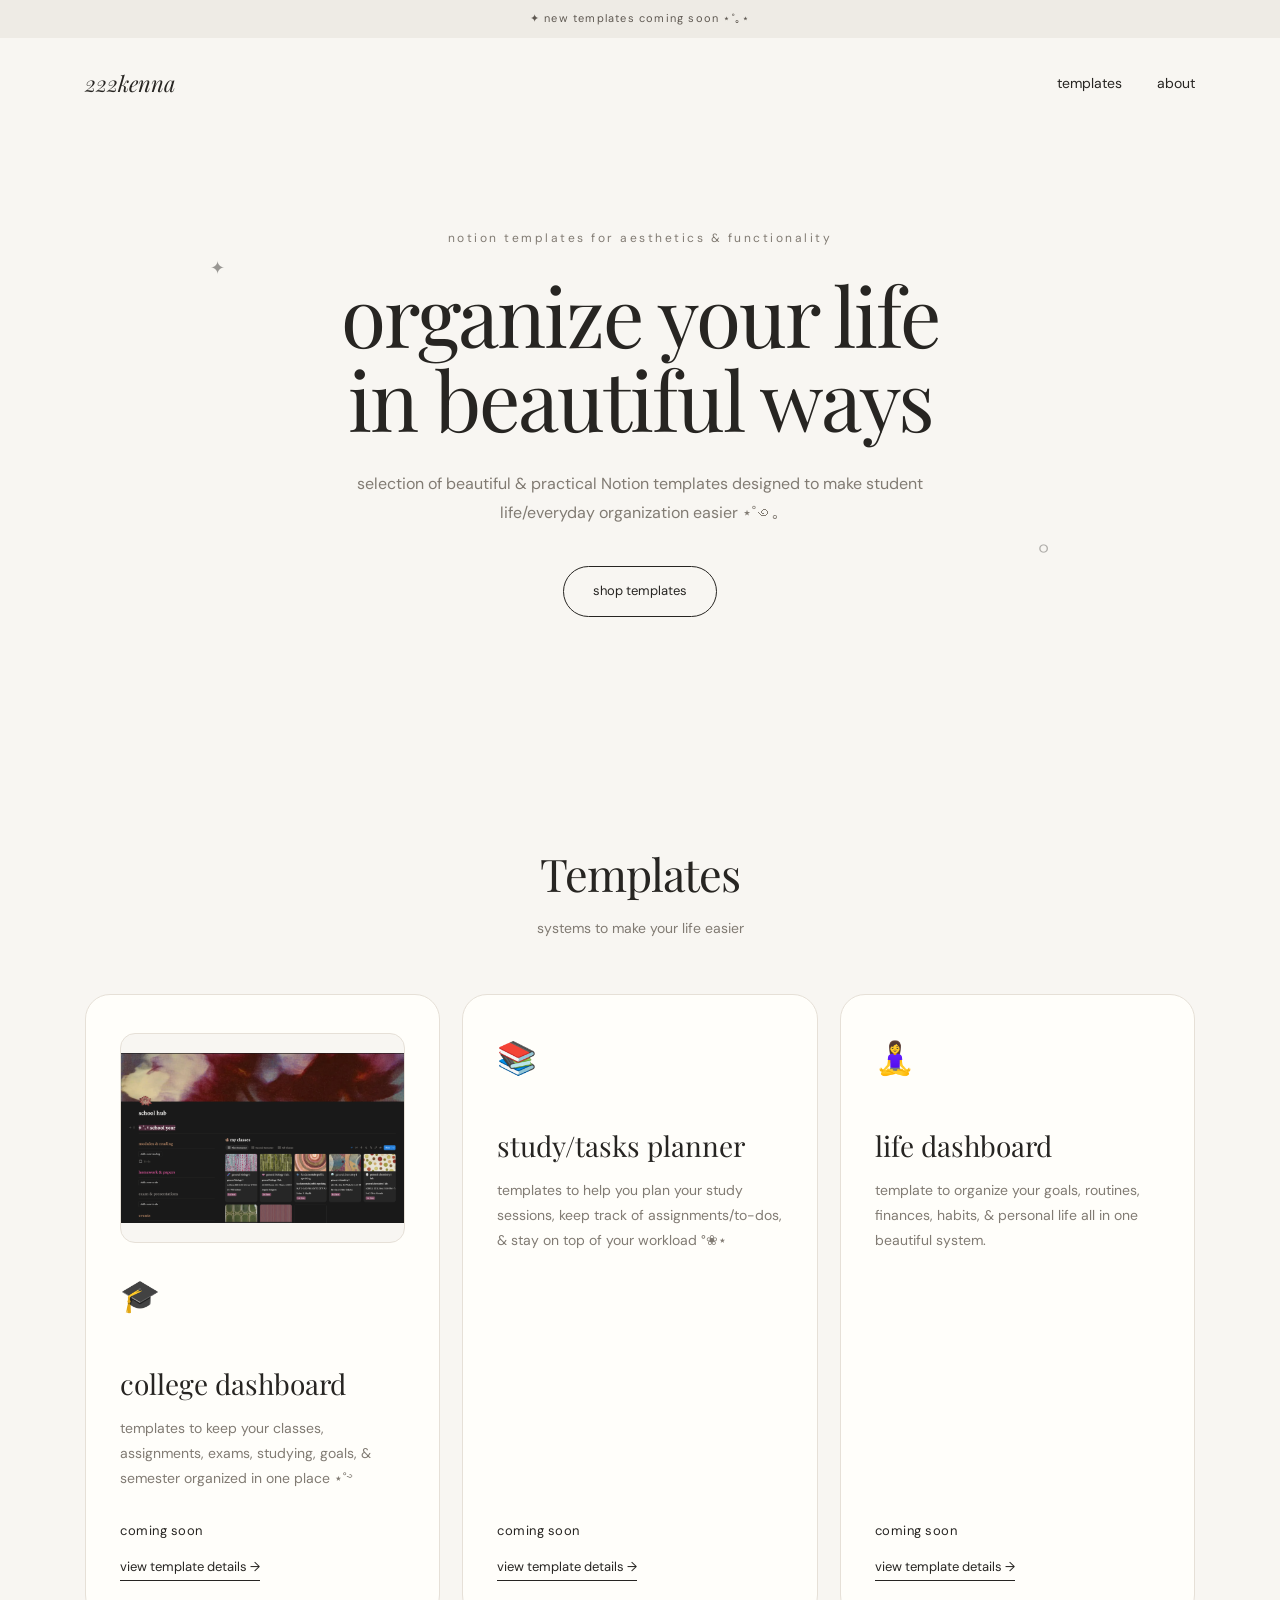
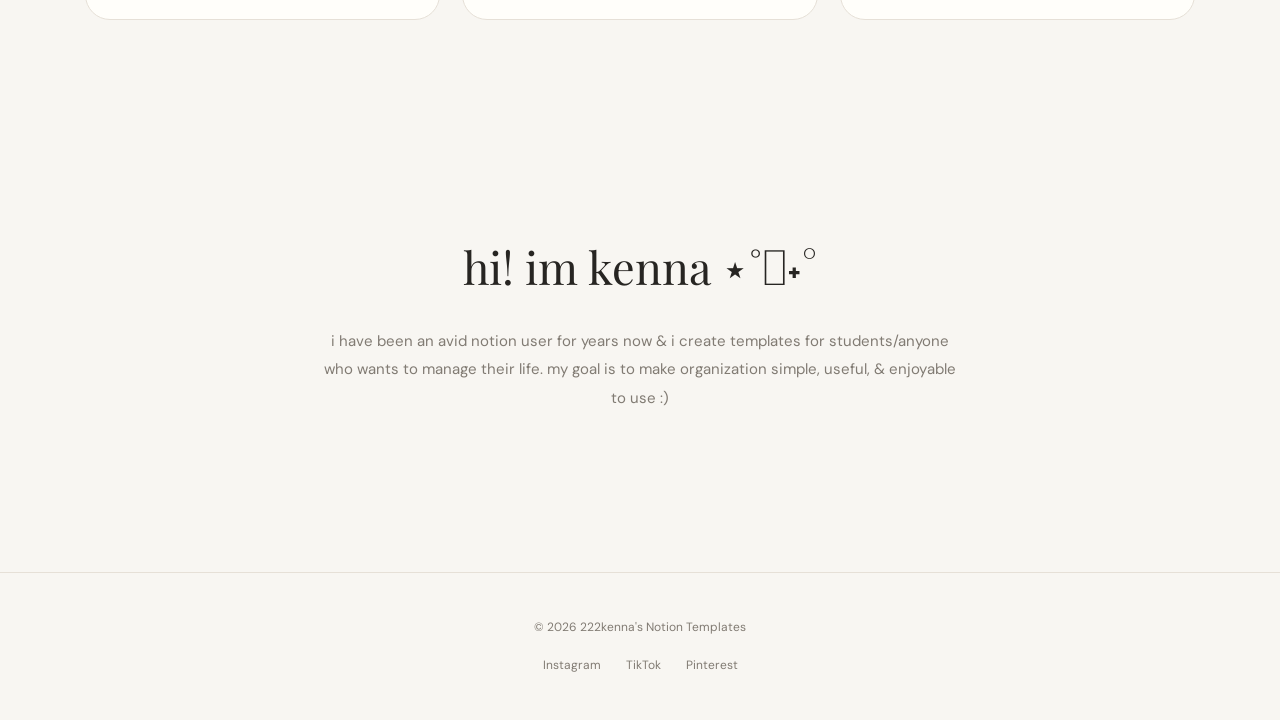
==== commit 03c92524: "Update index.html" ====
--- a/index.html
+++ b/index.html
@@ -113,7 +113,7 @@
             </div>
 
            <a href="college-dashboard.html" class="product-button">
-    view template →
+    view template details →
 </a>
 
         </div>
@@ -142,7 +142,7 @@
             </div>
 
             <a href="#" class="product-button">
-                view template →
+                view template details →
             </a>
 
         </div>
@@ -170,7 +170,7 @@
             </div>
 
             <a href="#" class="product-button">
-                view template →
+                view template details →
             </a>
 
                    </div>
--- a/style.css
+++ b/style.css
@@ -503,3 +503,257 @@
 .product:hover .product-image {
     transform: scale(1.02);
 }
+/* ============================= */
+/* TEMPLATE PRODUCT PAGE */
+/* ============================= */
+
+.template-page {
+    width: 100%;
+
+    max-width: 900px;
+
+    margin: 65px auto 110px;
+
+    padding: 0 30px;
+
+    display: flex;
+
+    flex-direction: column;
+
+    align-items: center;
+}
+
+
+/* ============================= */
+/* TEMPLATE PREVIEW */
+/* ============================= */
+
+.template-preview {
+    width: 100%;
+
+    max-width: 700px;
+
+    padding: 18px;
+
+    background: var(--card);
+
+    border: 1px solid var(--border);
+
+    border-radius: 24px;
+
+    margin-bottom: 60px;
+}
+
+.template-preview img {
+    width: 100%;
+
+    max-height: 520px;
+
+    object-fit: contain;
+
+    display: block;
+
+    border-radius: 14px;
+}
+
+
+/* ============================= */
+/* TEMPLATE INFORMATION */
+/* ============================= */
+
+.template-info {
+    width: 100%;
+
+    max-width: 650px;
+
+    text-align: center;
+}
+
+
+/* ICON */
+
+.template-icon {
+    font-size: 28px;
+
+    margin-bottom: 18px;
+}
+
+
+/* TITLE */
+
+.template-info h1 {
+    font-family: "Playfair Display", serif;
+
+    font-size: clamp(48px, 6vw, 68px);
+
+    font-weight: 400;
+
+    line-height: 1;
+
+    letter-spacing: -2px;
+
+    margin-bottom: 30px;
+
+    text-transform: lowercase;
+}
+
+
+/* SUBTITLE */
+
+.template-info h2 {
+    font-family: "Playfair Display", serif;
+
+    font-size: clamp(25px, 3vw, 32px);
+
+    font-weight: 400;
+
+    line-height: 1.35;
+
+    margin-bottom: 20px;
+}
+
+
+/* DESCRIPTION */
+
+.template-description {
+    max-width: 560px;
+
+    margin: 0 auto;
+
+    color: var(--muted);
+
+    font-size: 15px;
+
+    line-height: 1.9;
+}
+
+
+/* ============================= */
+/* WHAT'S INCLUDED */
+/* ============================= */
+
+.template-included {
+    width: 100%;
+
+    margin-top: 50px;
+
+    padding: 32px 0;
+
+    border-top: 1px solid var(--border);
+
+    border-bottom: 1px solid var(--border);
+}
+
+.template-included h3 {
+    font-family: "Playfair Display", serif;
+
+    font-size: 27px;
+
+    font-weight: 400;
+
+    margin-bottom: 25px;
+}
+
+.template-included ul {
+    list-style: none;
+
+    max-width: 500px;
+
+    margin: 0 auto;
+
+    display: grid;
+
+    grid-template-columns: 1fr 1fr;
+
+    gap: 15px 40px;
+
+    text-align: left;
+
+    color: var(--muted);
+
+    font-size: 14px;
+}
+
+.template-included li {
+    line-height: 1.5;
+}
+
+
+/* ============================= */
+/* PURCHASE */
+/* ============================= */
+
+.template-purchase {
+    margin-top: 38px;
+
+    display: flex;
+
+    flex-direction: column;
+
+    align-items: center;
+
+    gap: 18px;
+}
+
+.template-price {
+    font-family: "Playfair Display", serif;
+
+    font-size: 30px;
+}
+
+.template-button {
+    margin-top: 0;
+}
+
+
+/* ============================= */
+/* MOBILE */
+/* ============================= */
+
+@media (max-width: 650px) {
+
+    .template-page {
+        margin-top: 45px;
+
+        margin-bottom: 80px;
+
+        padding: 0 20px;
+    }
+
+    .template-preview {
+        padding: 10px;
+
+        margin-bottom: 45px;
+
+        border-radius: 20px;
+    }
+
+    .template-preview img {
+        max-height: 400px;
+
+        border-radius: 12px;
+    }
+
+    .template-info h1 {
+        font-size: 48px;
+
+        letter-spacing: -1.5px;
+    }
+
+    .template-info h2 {
+        font-size: 25px;
+    }
+
+    .template-description {
+        font-size: 14px;
+
+        line-height: 1.8;
+    }
+
+    .template-included ul {
+        grid-template-columns: 1fr;
+
+        text-align: center;
+    }
+
+}
